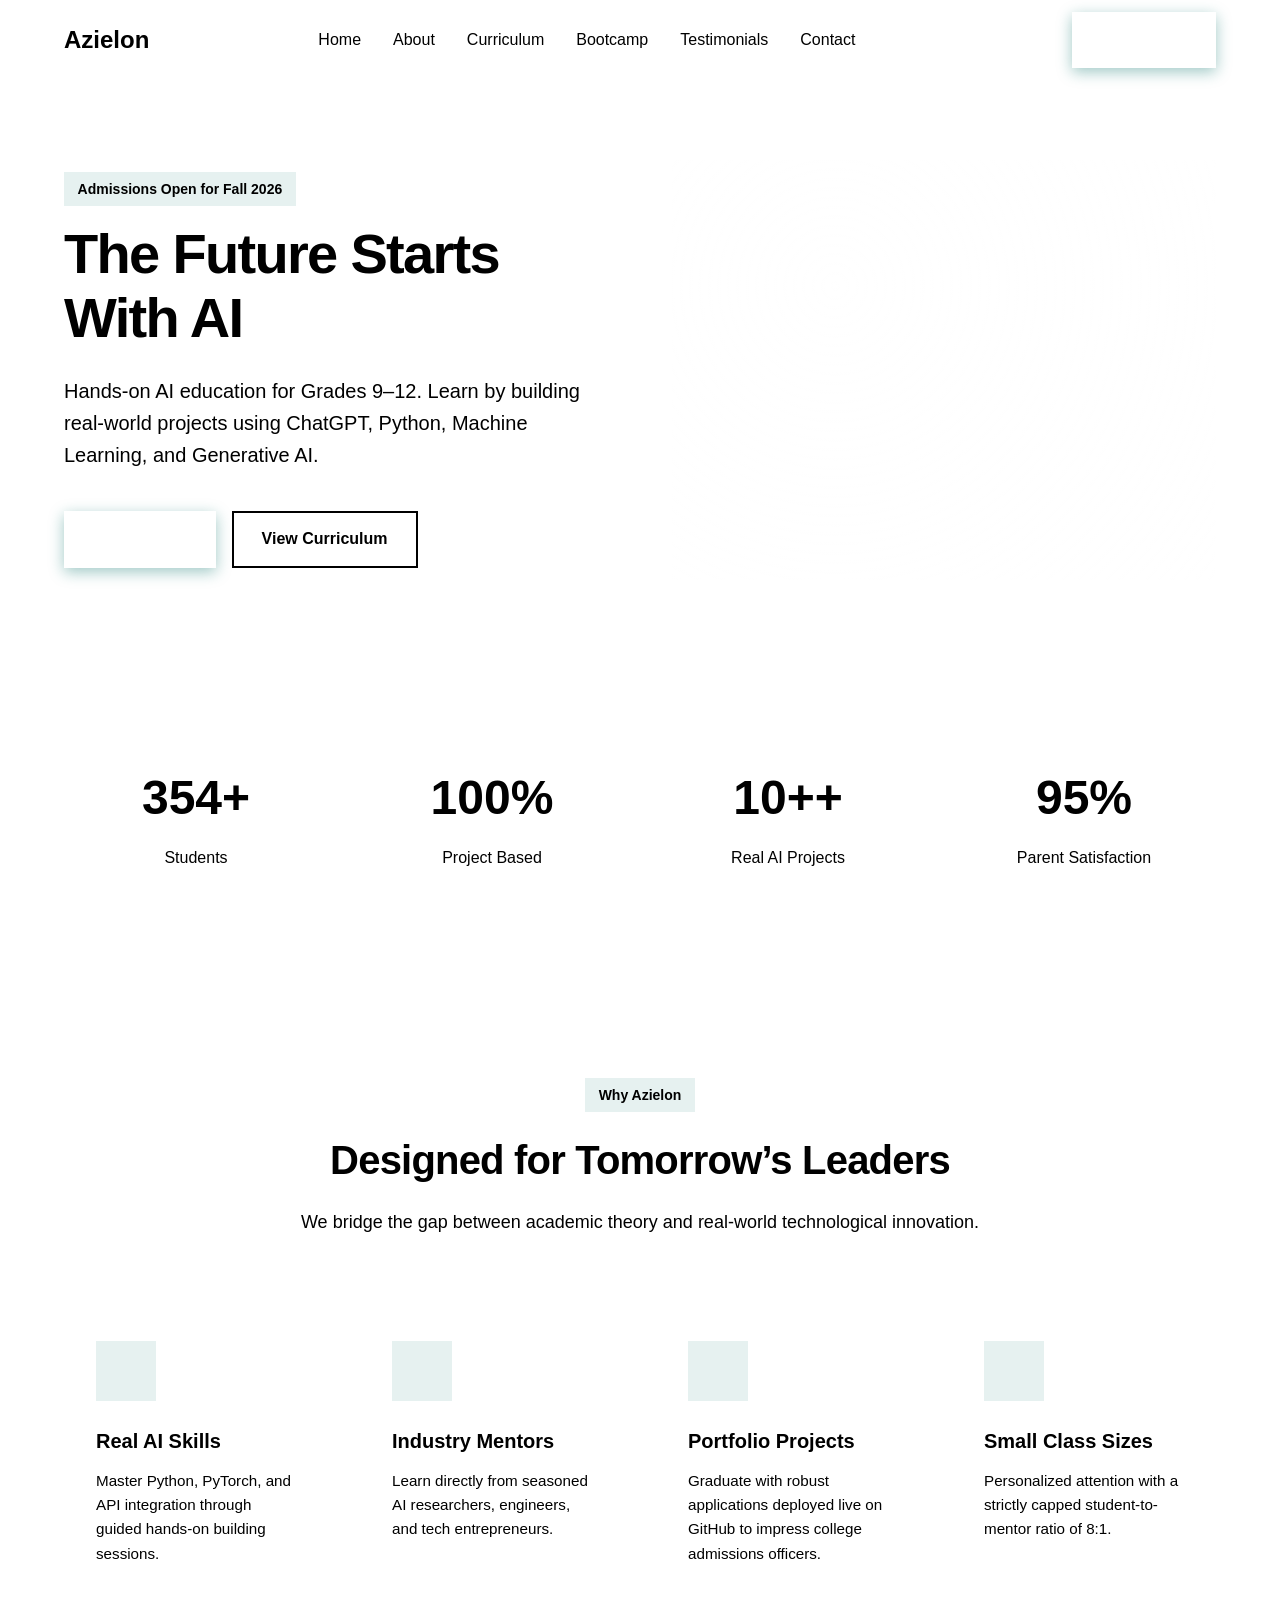
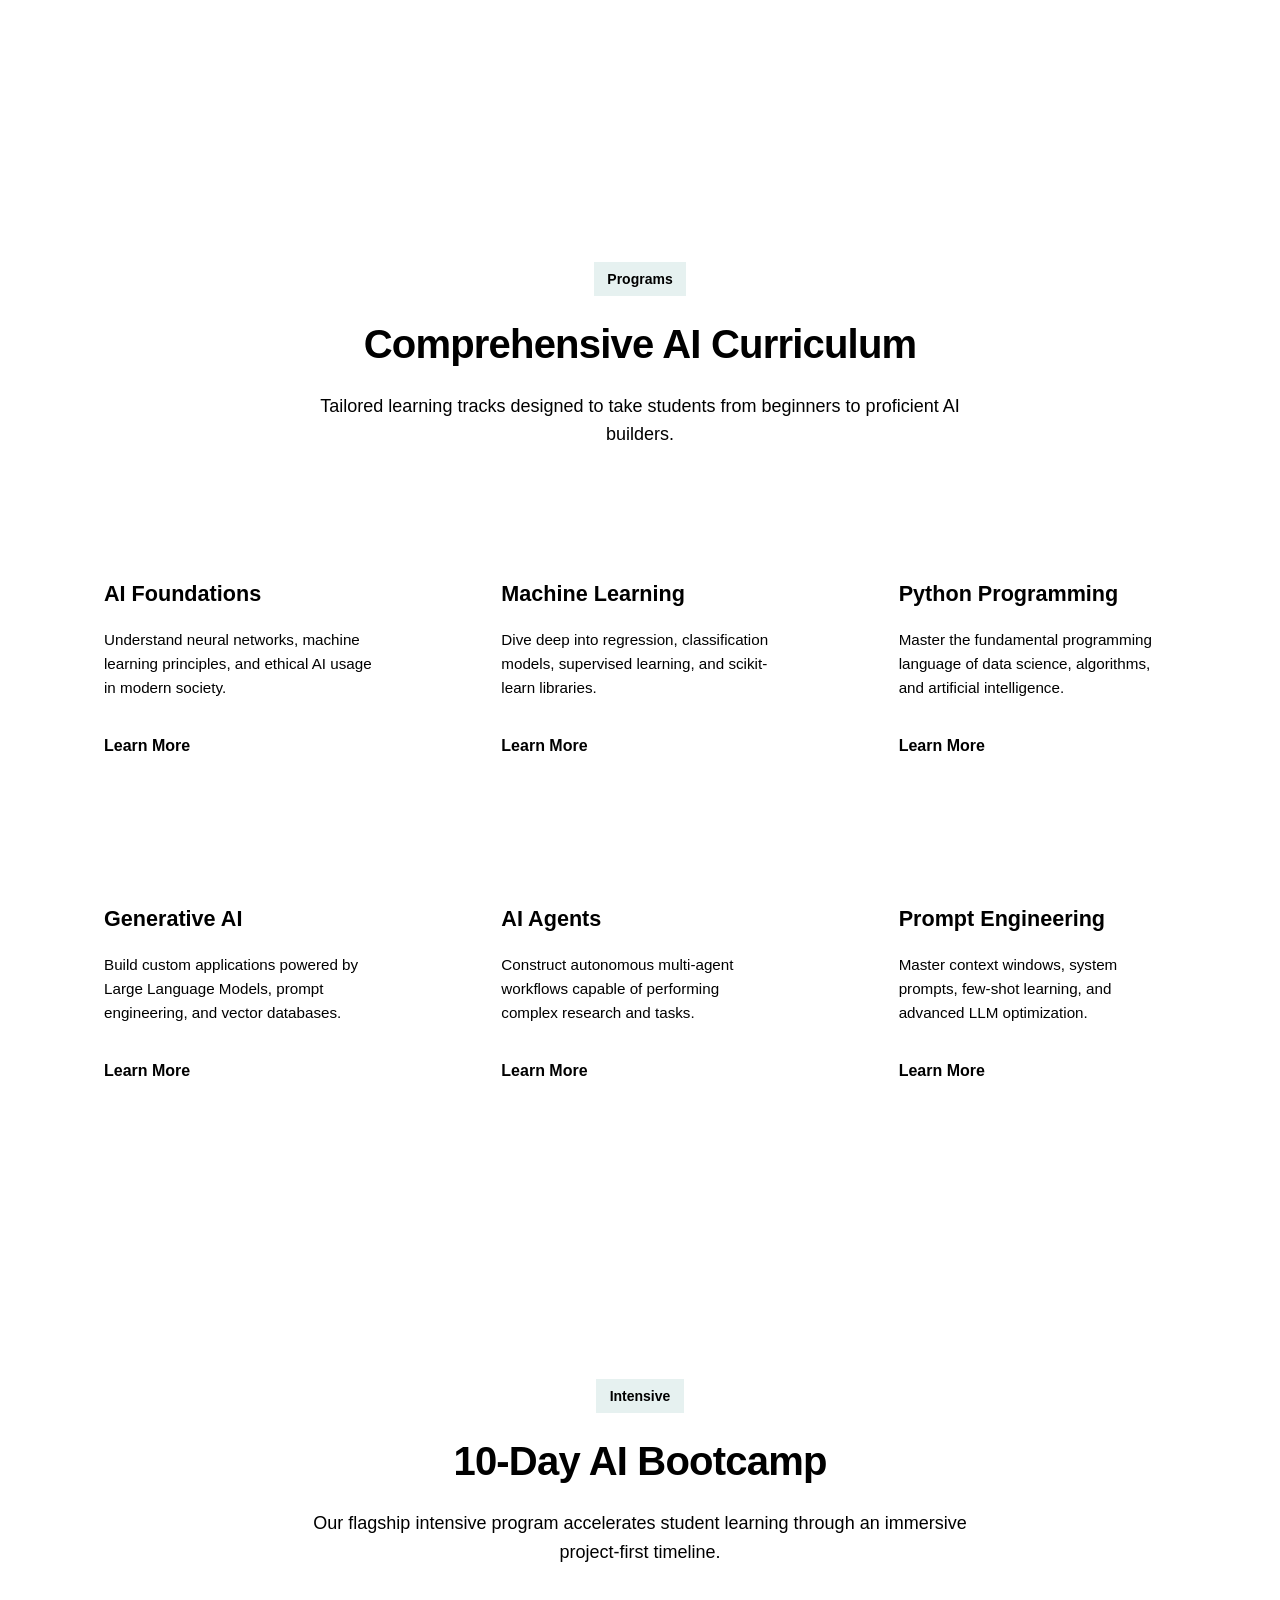
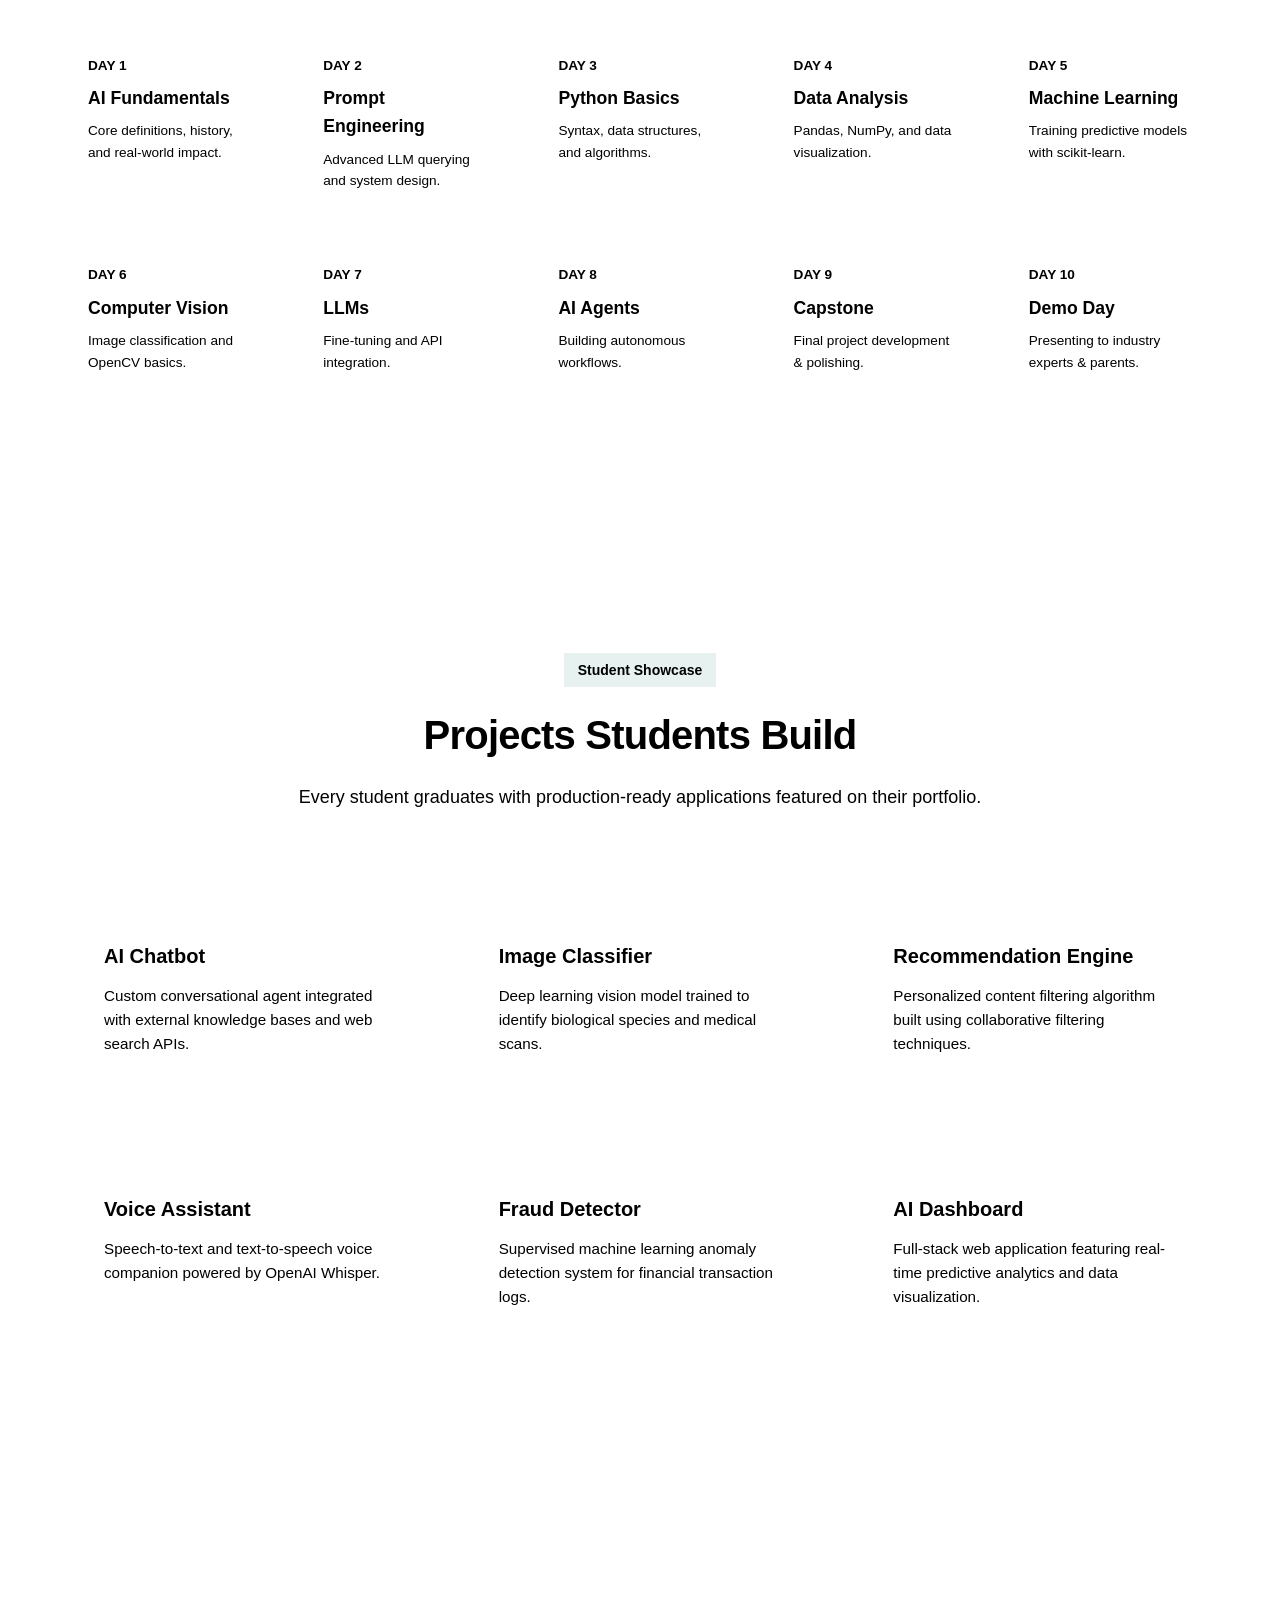
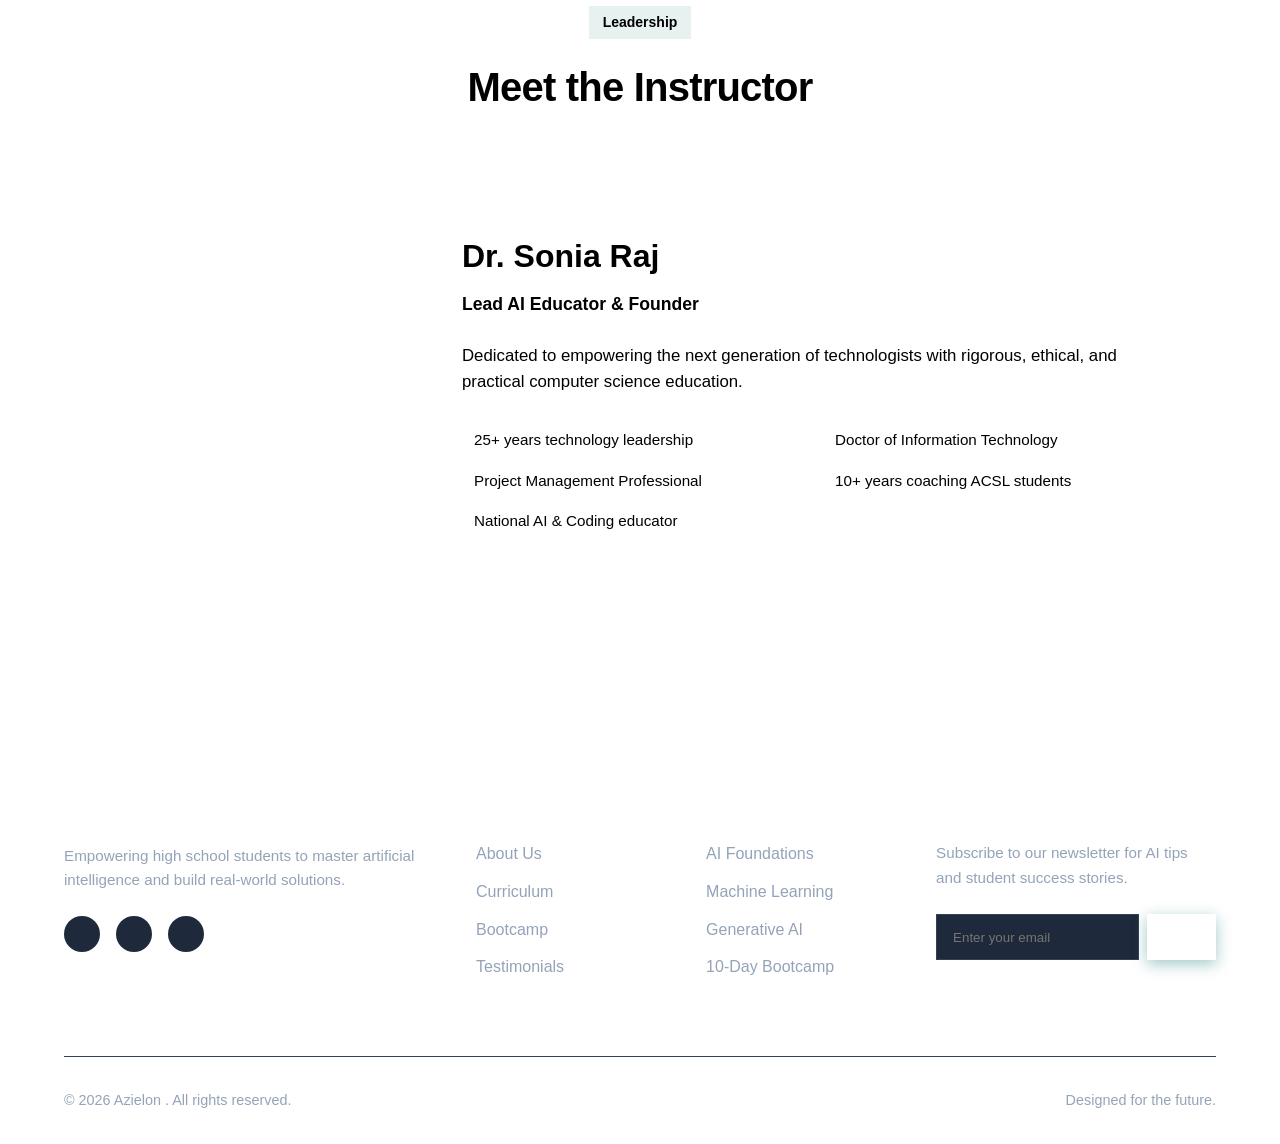
==== index.html @ 6ab057c0 "Add files via upload Initial website upload" ====
<!DOCTYPE html>
<html lang="en">
<head>
  <meta charset="UTF-8">
  <meta name="viewport" content="width=device-width, initial-scale=1.0">
  <title>Azielon  — Master AI & Build Real Projects</title>
  <meta name="description" content="Hands-on AI education for Grades 9–12. Learn by building real-world projects using ChatGPT, Python, Machine Learning, and Generative AI.">
  
  <link rel="preconnect" href="[https://fonts.googleapis.com](https://fonts.googleapis.com)">
  <link rel="preconnect" href="[https://fonts.gstatic.com](https://fonts.gstatic.com)" crossorigin>
  <link href="[https://fonts.googleapis.com/css2?family=Poppins:wght@400;500;600;700&display=swap](https://fonts.googleapis.com/css2?family=Poppins:wght@400;500;600;700&display=swap)" rel="stylesheet">
  
  <link rel="stylesheet" href="[https://cdnjs.cloudflare.com/ajax/libs/font-awesome/6.4.0/css/all.min.css](https://cdnjs.cloudflare.com/ajax/libs/font-awesome/6.4.0/css/all.min.css)">
  
  <link rel="stylesheet" href="css/styles.css">
  <link rel="stylesheet" href="css/animations.css">
  <link rel="stylesheet" href="css/responsive.css">
</head>
<body>

  <header class="glass-nav">
    <div class="container nav-container">
      <a href="index.html" class="logo">Azielon<span></span></a>
      <nav class="nav-links">
        <a href="index.html" class="active">Home</a>
        <a href="about.html">About</a>
        <a href="curriculum.html">Curriculum</a>
        <a href="bootcamp.html">Bootcamp</a>
        <a href="testimonials.html">Testimonials</a>
        <a href="contact.html">Contact</a>
      </nav>
      <div class="nav-actions">
        <button class="theme-toggle" id="theme-toggle" aria-label="Toggle dark mode"><i class="fas fa-moon"></i></button>
        <a href="bootcamp.html" class="btn btn-primary">Enroll Now</a>
        <button class="mobile-menu-btn" id="mobile-menu-btn" aria-label="Open navigation menu"><i class="fas fa-bars"></i></button>
      </div>
    </div>
  </header>

  <div class="mobile-nav-drawer" id="mobile-drawer">
    <div class="mobile-nav-header">
      <a href="index.html" class="logo">Azielon<span></span></a>
      <button class="mobile-menu-btn" id="close-menu-btn" aria-label="Close menu"><i class="fas fa-times"></i></button>
    </div>
    <div class="mobile-nav-links">
      <a href="index.html">Home</a>
      <a href="about.html">About</a>
      <a href="curriculum.html">Curriculum</a>
      <a href="bootcamp.html">Bootcamp</a>
      <a href="testimonials.html">Testimonials</a>
      <a href="contact.html">Contact</a>
    </div>
    <a href="bootcamp.html" class="btn btn-primary">Enroll Now</a>
  </div>

  <section class="hero">
    <div class="container hero-grid">
      <div class="hero-content fade-in">
        <span class="badge"><i class="fas fa-sparkles"></i> Admissions Open for Fall 2026</span>
        <h1>The Future Starts With <span>AI</span></h1>
        <p>Hands-on AI education for Grades 9–12. Learn by building real-world projects using ChatGPT, Python, Machine Learning, and Generative AI.</p>
        <div class="hero-btns">
          <a href="bootcamp.html" class="btn btn-primary">Enroll Now <i class="fas fa-arrow-right"></i></a>
          <a href="curriculum.html" class="btn btn-secondary">View Curriculum</a>
        </div>
      </div>
      <div class="hero-visual slide-up">
        <div class="hero-card-img floating">
          <i class="fas fa-brain"></i>
        </div>
      </div>
    </div>
  </section>

  <section class="stats-section">
    <div class="container stats-grid">
      <div class="stat-item scroll-reveal">
        <h3><span class="counter" data-target="500" data-plus="true">0</span>+</h3>
        <p>Students</p>
      </div>
      <div class="stat-item scroll-reveal">
        <h3>100%</h3>
        <p>Project Based</p>
      </div>
      <div class="stat-item scroll-reveal">
        <h3><span class="counter" data-target="10" data-plus="true">0</span>+</h3>
        <p>Real AI Projects</p>
      </div>
      <div class="stat-item scroll-reveal">
        <h3><span class="counter" data-target="95">0</span>%</h3>
        <p>Parent Satisfaction</p>
      </div>
    </div>
  </section>

  <section class="features-section">
    <div class="container">
      <div class="section-header scroll-reveal">
        <span class="badge">Why Azielon</span>
        <h2>Designed for Tomorrow’s Leaders</h2>
        <p>We bridge the gap between academic theory and real-world technological innovation.</p>
      </div>
      <div class="features-grid">
        <div class="feature-card scroll-reveal">
          <div class="feature-icon"><i class="fas fa-code"></i></div>
          <h3>Real AI Skills</h3>
          <p>Master Python, PyTorch, and API integration through guided hands-on building sessions.</p>
        </div>
        <div class="feature-card scroll-reveal">
          <div class="feature-icon"><i class="fas fa-chalkboard-teacher"></i></div>
          <h3>Industry Mentors</h3>
          <p>Learn directly from seasoned AI researchers, engineers, and tech entrepreneurs.</p>
        </div>
        <div class="feature-card scroll-reveal">
          <div class="feature-icon"><i class="fas fa-laptop-code"></i></div>
          <h3>Portfolio Projects</h3>
          <p>Graduate with robust applications deployed live on GitHub to impress college admissions officers.</p>
        </div>
        <div class="feature-card scroll-reveal">
          <div class="feature-icon"><i class="fas fa-users"></i></div>
          <h3>Small Class Sizes</h3>
          <p>Personalized attention with a strictly capped student-to-mentor ratio of 8:1.</p>
        </div>
      </div>
    </div>
  </section>

  <section class="programs-section">
    <div class="container">
      <div class="section-header scroll-reveal">
        <span class="badge">Programs</span>
        <h2>Comprehensive AI Curriculum</h2>
        <p>Tailored learning tracks designed to take students from beginners to proficient AI builders.</p>
      </div>
      <div class="programs-grid">
        <div class="program-card scroll-reveal">
          <div>
            <div class="program-icon"><i class="fas fa-seedling"></i></div>
            <h3>AI Foundations</h3>
            <p>Understand neural networks, machine learning principles, and ethical AI usage in modern society.</p>
          </div>
          <a href="curriculum.html" class="program-link">Learn More <i class="fas fa-arrow-right"></i></a>
        </div>
        <div class="program-card scroll-reveal">
          <div>
            <div class="program-icon"><i class="fas fa-robot"></i></div>
            <h3>Machine Learning</h3>
            <p>Dive deep into regression, classification models, supervised learning, and scikit-learn libraries.</p>
          </div>
          <a href="curriculum.html" class="program-link">Learn More <i class="fas fa-arrow-right"></i></a>
        </div>
        <div class="program-card scroll-reveal">
          <div>
            <div class="program-icon"><i class="fas fa-terminal"></i></div>
            <h3>Python Programming</h3>
            <p>Master the fundamental programming language of data science, algorithms, and artificial intelligence.</p>
          </div>
          <a href="curriculum.html" class="program-link">Learn More <i class="fas fa-arrow-right"></i></a>
        </div>
        <div class="program-card scroll-reveal">
          <div>
            <div class="program-icon"><i class="fas fa-wand-magic-sparkles"></i></div>
            <h3>Generative AI</h3>
            <p>Build custom applications powered by Large Language Models, prompt engineering, and vector databases.</p>
          </div>
          <a href="curriculum.html" class="program-link">Learn More <i class="fas fa-arrow-right"></i></a>
        </div>
        <div class="program-card scroll-reveal">
          <div>
            <div class="program-icon"><i class="fas fa-network-wired"></i></div>
            <h3>AI Agents</h3>
            <p>Construct autonomous multi-agent workflows capable of performing complex research and tasks.</p>
          </div>
          <a href="curriculum.html" class="program-link">Learn More <i class="fas fa-arrow-right"></i></a>
        </div>
        <div class="program-card scroll-reveal">
          <div>
            <div class="program-icon"><i class="fas fa-comments"></i></div>
            <h3>Prompt Engineering</h3>
            <p>Master context windows, system prompts, few-shot learning, and advanced LLM optimization.</p>
          </div>
          <a href="curriculum.html" class="program-link">Learn More <i class="fas fa-arrow-right"></i></a>
        </div>
      </div>
    </div>
  </section>

  <section class="bootcamp-preview">
    <div class="container">
      <div class="section-header scroll-reveal">
        <span class="badge">Intensive</span>
        <h2>10-Day AI Bootcamp</h2>
        <p>Our flagship intensive program accelerates student learning through an immersive project-first timeline.</p>
      </div>
      <div class="timeline-container scroll-reveal">
        <div class="timeline-step">
          <span class="timeline-day">Day 1</span>
          <h4>AI Fundamentals</h4>
          <p>Core definitions, history, and real-world impact.</p>
        </div>
        <div class="timeline-step">
          <span class="timeline-day">Day 2</span>
          <h4>Prompt Engineering</h4>
          <p>Advanced LLM querying and system design.</p>
        </div>
        <div class="timeline-step">
          <span class="timeline-day">Day 3</span>
          <h4>Python Basics</h4>
          <p>Syntax, data structures, and algorithms.</p>
        </div>
        <div class="timeline-step">
          <span class="timeline-day">Day 4</span>
          <h4>Data Analysis</h4>
          <p>Pandas, NumPy, and data visualization.</p>
        </div>
        <div class="timeline-step">
          <span class="timeline-day">Day 5</span>
          <h4>Machine Learning</h4>
          <p>Training predictive models with scikit-learn.</p>
        </div>
        <div class="timeline-step">
          <span class="timeline-day">Day 6</span>
          <h4>Computer Vision</h4>
          <p>Image classification and OpenCV basics.</p>
        </div>
        <div class="timeline-step">
          <span class="timeline-day">Day 7</span>
          <h4>LLMs</h4>
          <p>Fine-tuning and API integration.</p>
        </div>
        <div class="timeline-step">
          <span class="timeline-day">Day 8</span>
          <h4>AI Agents</h4>
          <p>Building autonomous workflows.</p>
        </div>
        <div class="timeline-step">
          <span class="timeline-day">Day 9</span>
          <h4>Capstone</h4>
          <p>Final project development & polishing.</p>
        </div>
        <div class="timeline-step">
          <span class="timeline-day">Day 10</span>
          <h4>Demo Day</h4>
          <p>Presenting to industry experts & parents.</p>
        </div>
      </div>
    </div>
  </section>

  <section class="projects-section">
    <div class="container">
      <div class="section-header scroll-reveal">
        <span class="badge">Student Showcase</span>
        <h2>Projects Students Build</h2>
        <p>Every student graduates with production-ready applications featured on their portfolio.</p>
      </div>
      <div class="projects-grid">
        <div class="project-card scroll-reveal">
          <div class="project-icon"><i class="fas fa-comment-dots"></i></div>
          <h3>AI Chatbot</h3>
          <p>Custom conversational agent integrated with external knowledge bases and web search APIs.</p>
        </div>
        <div class="project-card scroll-reveal">
          <div class="project-icon"><i class="fas fa-image"></i></div>
          <h3>Image Classifier</h3>
          <p>Deep learning vision model trained to identify biological species and medical scans.</p>
        </div>
        <div class="project-card scroll-reveal">
          <div class="project-icon"><i class="fas fa-film"></i></div>
          <h3>Recommendation Engine</h3>
          <p>Personalized content filtering algorithm built using collaborative filtering techniques.</p>
        </div>
        <div class="project-card scroll-reveal">
          <div class="project-icon"><i class="fas fa-microphone"></i></div>
          <h3>Voice Assistant</h3>
          <p>Speech-to-text and text-to-speech voice companion powered by OpenAI Whisper.</p>
        </div>
        <div class="project-card scroll-reveal">
          <div class="project-icon"><i class="fas fa-shield-alt"></i></div>
          <h3>Fraud Detector</h3>
          <p>Supervised machine learning anomaly detection system for financial transaction logs.</p>
        </div>
        <div class="project-card scroll-reveal">
          <div class="project-icon"><i class="fas fa-chart-line"></i></div>
          <h3>AI Dashboard</h3>
          <p>Full-stack web application featuring real-time predictive analytics and data visualization.</p>
        </div>
      </div>
    </div>
  </section>

  <section class="instructor-section">
    <div class="container">
      <div class="section-header scroll-reveal">
        <span class="badge">Leadership</span>
        <h2>Meet the Instructor</h2>
      </div>
      <div class="instructor-card scroll-reveal">
        <div class="instructor-img-placeholder">
          <i class="fas fa-user-graduate"></i>
        </div>
        <div class="instructor-content">
          <h3>Dr. Sonia Raj</h3>
          <div class="instructor-role">Lead AI Educator & Founder</div>
          <p class="instructor-bio">Dedicated to empowering the next generation of technologists with rigorous, ethical, and practical computer science education.</p>
          <div class="credentials-list">
            <div class="credential-item"><i class="fas fa-check-circle"></i> 25+ years technology leadership</div>
            <div class="credential-item"><i class="fas fa-check-circle"></i> Doctor of Information Technology</div>
            <div class="credential-item"><i class="fas fa-check-circle"></i> Project Management Professional</div>
            <div class="credential-item"><i class="fas fa-check-circle"></i> 10+ years coaching ACSL students</div>
            <div class="credential-item"><i class="fas fa-check-circle"></i> National AI & Coding educator</div>
          </div>
        </div>
      </div>
    </div>
  </section>

  <footer class="footer">
    <div class="container">
      <div class="footer-grid">
        <div class="footer-col">
          <a href="index.html" class="logo" style="color: #fff; margin-bottom: 1rem; display:inline-block;">Azielon<span></span></a>
          <p>Empowering high school students to master artificial intelligence and build real-world solutions.</p>
          <div class="social-icons">
            <a href="#" aria-label="Github"><i class="fab fa-github"></i></a>
            <a href="#" aria-label="LinkedIn"><i class="fab fa-linkedin-in"></i></a>
            <a href="#" aria-label="Twitter"><i class="fab fa-twitter"></i></a>
          </div>
        </div>
        <div class="footer-col">
          <h4>Quick Links</h4>
          <ul class="footer-links">
            <li><a href="about.html">About Us</a></li>
            <li><a href="curriculum.html">Curriculum</a></li>
            <li><a href="bootcamp.html">Bootcamp</a></li>
            <li><a href="testimonials.html">Testimonials</a></li>
          </ul>
        </div>
        <div class="footer-col">
          <h4>Programs</h4>
          <ul class="footer-links">
            <li><a href="curriculum.html">AI Foundations</a></li>
            <li><a href="curriculum.html">Machine Learning</a></li>
            <li><a href="curriculum.html">Generative AI</a></li>
            <li><a href="bootcamp.html">10-Day Bootcamp</a></li>
          </ul>
        </div>
        <div class="footer-col">
          <h4>Stay Updated</h4>
          <p>Subscribe to our newsletter for AI tips and student success stories.</p>
          <div class="newsletter-form">
            <input type="email" placeholder="Enter your email" aria-label="Email for newsletter">
            <button class="btn btn-primary" style="padding: 0.75rem 1rem;">Join</button>
          </div>
        </div>
      </div>
      <div class="footer-bottom">
        <p>&copy; 2026 Azielon . All rights reserved.</p>
        <p>Designed for the future.</p>
      </div>
    </div>
  </footer>

  <button class="back-to-top" id="back-to-top" aria-label="Back to top"><i class="fas fa-arrow-up"></i></button>
  <button class="chat-widget-btn" id="chat-widget-btn" aria-label="Open live chat"><i class="fas fa-comment-dots"></i></button>

  <div class="chat-modal" id="chat-modal">
    <div class="chat-header">
      <span>Azielon AI Advisor</span>
      <button id="close-chat" aria-label="Close chat"><i class="fas fa-times"></i></button>
    </div>
    <div class="chat-body" id="chat-body">
      <div class="chat-msg bot">Hi there! Have questions about our AI bootcamps or curriculum for Grades 9–12? Ask away!</div>
    </div>
    <div class="chat-footer">
      <input type="text" id="chat-input" placeholder="Type a message..." aria-label="Chat message">
      <button id="chat-send">Send</button>
    </div>
  </div>

  <script src="js/main.js"></script>
  <script src="js/animations.js"></script>
</body>
</html>
---- css/styles.css ----
---

## `css/styles.css`

```css
:root {
  --primary: #0F766E;
  --primary-hover: #0D645D;
  --secondary: #14B8A6;
  --accent: #F59E0B;
  --dark: #0F172A;
  --light: #F8FAFC;
  --bg-main: #FFFFFF;
  --bg-surface: #F8FAFC;
  --bg-card: #FFFFFF;
  --text-main: #0F172A;
  --text-muted: #64748B;
  --border-color: #E2E8F0;
  --glass-bg: rgba(255, 255, 255, 0.8);
  --shadow-sm: 0 1px 2px 0 rgba(0, 0, 0, 0.05);
  --shadow-md: 0 4px 6px -1px rgba(0, 0, 0, 0.1), 0 2px 4px -1px rgba(0, 0, 0, 0.06);
  --shadow-lg: 0 20px 25px -5px rgba(0, 0, 0, 0.1), 0 10px 10px -5px rgba(0, 0, 0, 0.04);
  --radius-sm: 8px;
  --radius-md: 12px;
  --radius-lg: 20px;
  --radius-full: 9999px;
  --transition: all 0.3s cubic-bezier(0.4, 0, 0.2, 1);
}

[data-theme="dark"] {
  --bg-main: #0B0F19;
  --bg-surface: #0F172A;
  --bg-card: #1E293B;
  --text-main: #F8FAFC;
  --text-muted: #94A3B8;
  --border-color: #334155;
  --glass-bg: rgba(15, 23, 42, 0.8);
  --shadow-sm: 0 1px 2px 0 rgba(0, 0, 0, 0.5);
  --shadow-md: 0 4px 6px -1px rgba(0, 0, 0, 0.4);
  --shadow-lg: 0 20px 25px -5px rgba(0, 0, 0, 0.5);
}

*, *::before, *::after {
  box-sizing: border-box;
  margin: 0;
  padding: 0;
}

html {
  scroll-behavior: smooth;
  font-size: 16px;
}

body {
  font-family: 'Poppins', sans-serif;
  background-color: var(--bg-main);
  color: var(--text-main);
  line-height: 1.6;
  overflow-x: hidden;
  transition: background-color 0.3s ease, color 0.3s ease;
}

a {
  text-decoration: none;
  color: inherit;
}

ul {
  list-style: none;
}

button, input, textarea, select {
  font-family: 'Poppins', sans-serif;
}

.container {
  width: 100%;
  max-width: 1200px;
  margin: 0 auto;
  padding: 0 1.5rem;
}

.section-header {
  text-align: center;
  max-width: 700px;
  margin: 0 auto 4rem auto;
}

.section-header h2 {
  font-size: 2.5rem;
  font-weight: 700;
  margin-bottom: 1rem;
  letter-spacing: -0.02em;
}

.section-header p {
  color: var(--text-muted);
  font-size: 1.125rem;
}

.badge {
  display: inline-block;
  padding: 0.35rem 0.85rem;
  font-size: 0.875rem;
  font-weight: 600;
  color: var(--primary);
  background: rgba(15, 118, 110, 0.1);
  border-radius: var(--radius-full);
  margin-bottom: 1rem;
}

.btn {
  display: inline-flex;
  align-items: center;
  justify-content: center;
  gap: 0.5rem;
  padding: 0.85rem 1.75rem;
  font-size: 1rem;
  font-weight: 600;
  border-radius: var(--radius-full);
  cursor: pointer;
  transition: var(--transition);
  border: 2px solid transparent;
}

.btn-primary {
  background-color: var(--primary);
  color: #FFFFFF;
  box-shadow: 0 4px 14px rgba(15, 118, 110, 0.4);
}

.btn-primary:hover {
  background-color: var(--primary-hover);
  transform: translateY(-2px);
  box-shadow: 0 6px 20px rgba(15, 118, 110, 0.6);
}

.btn-secondary {
  background-color: transparent;
  color: var(--text-main);
  border-color: var(--border-color);
}

.btn-secondary:hover {
  border-color: var(--primary);
  color: var(--primary);
  transform: translateY(-2px);
}

.btn-accent {
  background-color: var(--accent);
  color: #0F172A;
  font-weight: 700;
}

.btn-accent:hover {
  filter: brightness(1.1);
  transform: translateY(-2px);
}

.glass-nav {
  position: fixed;
  top: 0;
  left: 0;
  width: 100%;
  z-index: 1000;
  background: var(--glass-bg);
  backdrop-filter: blur(12px);
  -webkit-backdrop-filter: blur(12px);
  border-bottom: 1px solid var(--border-color);
  transition: var(--transition);
}

.nav-container {
  display: flex;
  align-items: center;
  justify-content: space-between;
  height: 80px;
}

.logo {
  display: flex;
  align-items: center;
  gap: 0.5rem;
  font-size: 1.5rem;
  font-weight: 700;
  color: var(--text-main);
}

.logo span {
  color: var(--primary);
}

.nav-links {
  display: flex;
  align-items: center;
  gap: 2rem;
}

.nav-links a {
  font-weight: 500;
  color: var(--text-muted);
  transition: var(--transition);
}

.nav-links a:hover, .nav-links a.active {
  color: var(--primary);
}

.nav-actions {
  display: flex;
  align-items: center;
  gap: 1rem;
}

.theme-toggle {
  background: none;
  border: 1px solid var(--border-color);
  width: 40px;
  height: 40px;
  border-radius: 50%;
  display: flex;
  align-items: center;
  justify-content: center;
  cursor: pointer;
  color: var(--text-main);
  transition: var(--transition);
}

.theme-toggle:hover {
  border-color: var(--primary);
  color: var(--primary);
}

.mobile-menu-btn {
  display: none;
  background: none;
  border: none;
  font-size: 1.5rem;
  color: var(--text-main);
  cursor: pointer;
}

.hero {
  padding: 160px 0 100px 0;
  position: relative;
  overflow: hidden;
}

.hero-grid {
  display: grid;
  grid-template-columns: 1fr 1fr;
  gap: 4rem;
  align-items: center;
}

.hero-content h1 {
  font-size: 3.5rem;
  font-weight: 700;
  line-height: 1.15;
  letter-spacing: -0.03em;
  margin-bottom: 1.5rem;
}

.hero-content h1 span {
  color: var(--primary);
}

.hero-content p {
  font-size: 1.25rem;
  color: var(--text-muted);
  margin-bottom: 2.5rem;
}

.hero-btns {
  display: flex;
  gap: 1rem;
}

.hero-visual {
  position: relative;
}

.hero-card-img {
  width: 100%;
  height: 420px;
  background: linear-gradient(135deg, var(--primary), var(--secondary));
  border-radius: var(--radius-lg);
  display: flex;
  align-items: center;
  justify-content: center;
  color: #FFFFFF;
  font-size: 5rem;
  box-shadow: var(--shadow-lg);
  position: relative;
  overflow: hidden;
}

.hero-card-img::after {
  content: '';
  position: absolute;
  inset: 0;
  background: radial-gradient(circle at 30% 30%, rgba(255,255,255,0.2), transparent);
}

.stats-section {
  padding: 5rem 0;
  background-color: var(--bg-surface);
  border-top: 1px solid var(--border-color);
  border-bottom: 1px solid var(--border-color);
}

.stats-grid {
  display: grid;
  grid-template-columns: repeat(4, 1fr);
  gap: 2rem;
  text-align: center;
}

.stat-item h3 {
  font-size: 3rem;
  font-weight: 700;
  color: var(--primary);
  margin-bottom: 0.5rem;
}

.stat-item p {
  font-weight: 500;
  color: var(--text-muted);
}

.features-section {
  padding: 8rem 0;
}

.features-grid {
  display: grid;
  grid-template-columns: repeat(4, 1fr);
  gap: 2rem;
}

.feature-card {
  background: var(--bg-card);
  padding: 2.5rem 2rem;
  border-radius: var(--radius-md);
  border: 1px solid var(--border-color);
  box-shadow: var(--shadow-sm);
  transition: var(--transition);
}

.feature-card:hover {
  transform: translateY(-8px);
  border-color: var(--primary);
  box-shadow: var(--shadow-md);
}

.feature-icon {
  width: 60px;
  height: 60px;
  background: rgba(15, 118, 110, 0.1);
  color: var(--primary);
  border-radius: var(--radius-sm);
  display: flex;
  align-items: center;
  justify-content: center;
  font-size: 1.5rem;
  margin-bottom: 1.5rem;
}

.feature-card h3 {
  font-size: 1.25rem;
  font-weight: 600;
  margin-bottom: 0.75rem;
}

.feature-card p {
  color: var(--text-muted);
  font-size: 0.95rem;
}

.programs-section {
  padding: 8rem 0;
  background-color: var(--bg-surface);
}

.programs-grid {
  display: grid;
  grid-template-columns: repeat(3, 1fr);
  gap: 2.5rem;
}

.program-card {
  background: var(--bg-card);
  border-radius: var(--radius-md);
  border: 1px solid var(--border-color);
  padding: 2.5rem;
  display: flex;
  flex-direction: column;
  justify-content: space-between;
  transition: var(--transition);
  box-shadow: var(--shadow-sm);
}

.program-card:hover {
  transform: translateY(-5px);
  box-shadow: var(--shadow-lg);
  border-color: var(--secondary);
}

.program-icon {
  font-size: 2.5rem;
  color: var(--primary);
  margin-bottom: 1.5rem;
}

.program-card h3 {
  font-size: 1.35rem;
  font-weight: 600;
  margin-bottom: 1rem;
}

.program-card p {
  color: var(--text-muted);
  font-size: 0.95rem;
  margin-bottom: 2rem;
}

.program-link {
  font-weight: 600;
  color: var(--primary);
  display: inline-flex;
  align-items: center;
  gap: 0.5rem;
  transition: var(--transition);
}

.program-link:hover {
  gap: 0.75rem;
}

.bootcamp-preview {
  padding: 8rem 0;
}

.timeline-container {
  display: grid;
  grid-template-columns: repeat(5, 1fr);
  gap: 1.5rem;
  margin-top: 3rem;
}

.timeline-step {
  background: var(--bg-card);
  border: 1px solid var(--border-color);
  border-radius: var(--radius-md);
  padding: 1.5rem;
  position: relative;
  box-shadow: var(--shadow-sm);
  transition: var(--transition);
}

.timeline-step:hover {
  border-color: var(--primary);
  transform: translateY(-5px);
}

.timeline-day {
  font-size: 0.85rem;
  font-weight: 700;
  color: var(--accent);
  text-transform: uppercase;
  margin-bottom: 0.5rem;
  display: block;
}

.timeline-step h4 {
  font-size: 1.1rem;
  font-weight: 600;
  margin-bottom: 0.5rem;
}

.timeline-step p {
  font-size: 0.85rem;
  color: var(--text-muted);
}

.projects-section {
  padding: 8rem 0;
  background-color: var(--bg-surface);
}

.projects-grid {
  display: grid;
  grid-template-columns: repeat(3, 1fr);
  gap: 2rem;
}

.project-card {
  background: var(--bg-card);
  border-radius: var(--radius-md);
  border: 1px solid var(--border-color);
  overflow: hidden;
  transition: var(--transition);
  box-shadow: var(--shadow-sm);
  padding: 2.5rem;
}

.project-card:hover {
  transform: scale(1.03);
  box-shadow: var(--shadow-lg);
  border-color: var(--primary);
}

.project-icon {
  font-size: 2.5rem;
  color: var(--primary);
  margin-bottom: 1.5rem;
}

.project-card h3 {
  font-size: 1.25rem;
  font-weight: 600;
  margin-bottom: 0.75rem;
}

.project-card p {
  color: var(--text-muted);
  font-size: 0.95rem;
}

.instructor-section {
  padding: 8rem 0;
}

.instructor-card {
  background: var(--bg-card);
  border: 1px solid var(--border-color);
  border-radius: var(--radius-lg);
  display: grid;
  grid-template-columns: 350px 1fr;
  overflow: hidden;
  box-shadow: var(--shadow-md);
}

.instructor-img-placeholder {
  background: linear-gradient(135deg, var(--primary), var(--dark));
  display: flex;
  align-items: center;
  justify-content: center;
  color: #FFFFFF;
  font-size: 6rem;
}

.instructor-content {
  padding: 3rem;
}

.instructor-content h3 {
  font-size: 2rem;
  font-weight: 700;
  margin-bottom: 0.5rem;
}

.instructor-role {
  color: var(--primary);
  font-weight: 600;
  margin-bottom: 1.5rem;
  font-size: 1.1rem;
}

.instructor-bio {
  color: var(--text-muted);
  margin-bottom: 2rem;
  font-size: 1.05rem;
}

.credentials-list {
  display: grid;
  grid-template-columns: 1fr 1fr;
  gap: 1rem;
}

.credential-item {
  display: flex;
  align-items: center;
  gap: 0.75rem;
  font-weight: 500;
  font-size: 0.95rem;
}

.credential-item i {
  color: var(--secondary);
}

.testimonials-section {
  padding: 8rem 0;
  background-color: var(--bg-surface);
}

.testimonials-slider {
  max-width: 800px;
  margin: 0 auto;
  position: relative;
}

.testimonial-card {
  background: var(--bg-card);
  border: 1px solid var(--border-color);
  padding: 3rem;
  border-radius: var(--radius-lg);
  box-shadow: var(--shadow-md);
  text-align: center;
}

.testimonial-stars {
  color: var(--accent);
  font-size: 1.25rem;
  margin-bottom: 1.5rem;
}

.testimonial-text {
  font-size: 1.25rem;
  font-style: italic;
  margin-bottom: 2rem;
  color: var(--text-main);
  line-height: 1.6;
}

.testimonial-author h4 {
  font-weight: 600;
  font-size: 1.1rem;
}

.testimonial-author p {
  color: var(--text-muted);
  font-size: 0.9rem;
}

.footer {
  background-color: var(--dark);
  color: #FFFFFF;
  padding: 5rem 0 2rem 0;
}

.footer-grid {
  display: grid;
  grid-template-columns: 2fr 1fr 1fr 1.5fr;
  gap: 3rem;
  margin-bottom: 4rem;
}

.footer-col h4 {
  font-size: 1.1rem;
  font-weight: 600;
  margin-bottom: 1.5rem;
  color: #FFFFFF;
}

.footer-col p {
  color: #94A3B8;
  margin-bottom: 1.5rem;
  font-size: 0.95rem;
}

.footer-links li {
  margin-bottom: 0.75rem;
}

.footer-links a {
  color: #94A3B8;
  transition: var(--transition);
}

.footer-links a:hover {
  color: var(--secondary);
}

.newsletter-form {
  display: flex;
  gap: 0.5rem;
}

.newsletter-form input {
  background: #1E293B;
  border: 1px solid #334155;
  padding: 0.75rem 1rem;
  border-radius: var(--radius-sm);
  color: #FFFFFF;
  flex: 1;
}

.newsletter-form input:focus {
  outline: none;
  border-color: var(--secondary);
}

.footer-bottom {
  border-top: 1px solid #334155;
  padding-top: 2rem;
  display: flex;
  justify-content: space-between;
  align-items: center;
  color: #94A3B8;
  font-size: 0.9rem;
}

.social-icons {
  display: flex;
  gap: 1rem;
}

.social-icons a {
  width: 36px;
  height: 36px;
  background: #1E293B;
  border-radius: 50%;
  display: flex;
  align-items: center;
  justify-content: center;
  color: #FFFFFF;
  transition: var(--transition);
}

.social-icons a:hover {
  background: var(--primary);
  transform: translateY(-2px);
}

.back-to-top {
  position: fixed;
  bottom: 30px;
  right: 30px;
  width: 45px;
  height: 45px;
  background: var(--primary);
  color: #FFFFFF;
  border-radius: 50%;
  display: flex;
  align-items: center;
  justify-content: center;
  box-shadow: var(--shadow-md);
  cursor: pointer;
  opacity: 0;
  visibility: hidden;
  transition: var(--transition);
  z-index: 999;
  border: none;
}

.back-to-top.visible {
  opacity: 1;
  visibility: visible;
}

.back-to-top:hover {
  background: var(--primary-hover);
  transform: translateY(-3px);
}

.chat-widget-btn {
  position: fixed;
  bottom: 30px;
  left: 30px;
  width: 55px;
  height: 55px;
  background: var(--secondary);
  color: #0F172A;
  border-radius: 50%;
  display: flex;
  align-items: center;
  justify-content: center;
  font-size: 1.5rem;
  box-shadow: var(--shadow-lg);
  cursor: pointer;
  z-index: 999;
  border: none;
  transition: var(--transition);
}

.chat-widget-btn:hover {
  transform: scale(1.1);
}

.chat-modal {
  position: fixed;
  bottom: 100px;
  left: 30px;
  width: 350px;
  height: 450px;
  background: var(--bg-card);
  border: 1px solid var(--border-color);
  border-radius: var(--radius-lg);
  box-shadow: var(--shadow-lg);
  z-index: 1000;
  display: none;
  flex-direction: column;
  overflow: hidden;
}

.chat-modal.active {
  display: flex;
}

.chat-header {
  background: var(--primary);
  color: #FFFFFF;
  padding: 1rem;
  display: flex;
  justify-content: space-between;
  align-items: center;
  font-weight: 600;
}

.chat-header button {
  background: none;
  border: none;
  color: #FFFFFF;
  font-size: 1.25rem;
  cursor: pointer;
}

.chat-body {
  flex: 1;
  padding: 1rem;
  overflow-y: auto;
  font-size: 0.9rem;
  display: flex;
  flex-direction: column;
  gap: 0.75rem;
}

.chat-msg {
  padding: 0.75rem 1rem;
  border-radius: var(--radius-md);
  max-width: 80%;
}

.chat-msg.bot {
  background: var(--bg-surface);
  align-self: flex-start;
  color: var(--text-main);
}

.chat-msg.user {
  background: var(--primary);
  color: #FFFFFF;
  align-self: flex-end;
}

.chat-footer {
  padding: 0.75rem;
  border-top: 1px solid var(--border-color);
  display: flex;
  gap: 0.5rem;
}

.chat-footer input {
  flex: 1;
  padding: 0.5rem 0.75rem;
  border: 1px solid var(--border-color);
  background: var(--bg-main);
  color: var(--text-main);
  border-radius: var(--radius-sm);
}

.chat-footer button {
  background: var(--primary);
  color: #FFFFFF;
  border: none;
  padding: 0.5rem 1rem;
  border-radius: var(--radius-sm);
  cursor: pointer;
}
css/animations.css
CSS
@keyframes fadeIn {
  from { opacity: 0; }
  to { opacity: 1; }
}

@keyframes slideUp {
  from { opacity: 0; transform: translateY(30px); }
  to { opacity: 1; transform: translateY(0); }
}

@keyframes float {
  0%, 100% { transform: translateY(0); }
  50% { transform: translateY(-10px); }
}

.fade-in {
  animation: fadeIn 0.8s cubic-bezier(0.4, 0, 0.2, 1) forwards;
}

.slide-up {
  animation: slideUp 0.8s cubic-bezier(0.4, 0, 0.2, 1) forwards;
}

.floating {
  animation: float 4s ease-in-out infinite;
}

.scroll-reveal {
  opacity: 0;
  transform: translateY(30px);
  transition: opacity 0.8s cubic-bezier(0.4, 0, 0.2, 1), transform 0.8s cubic-bezier(0.4, 0, 0.2, 1);
}

.scroll-reveal.revealed {
  opacity: 1;
  transform: translateY(0);
}
---- css/animations.css ----
@keyframes fadeIn {
  from { opacity: 0; }
  to { opacity: 1; }
}

@keyframes slideUp {
  from { opacity: 0; transform: translateY(30px); }
  to { opacity: 1; transform: translateY(0); }
}

@keyframes float {
  0%, 100% { transform: translateY(0); }
  50% { transform: translateY(-10px); }
}

.fade-in {
  animation: fadeIn 0.8s cubic-bezier(0.4, 0, 0.2, 1) forwards;
}

.slide-up {
  animation: slideUp 0.8s cubic-bezier(0.4, 0, 0.2, 1) forwards;
}

.floating {
  animation: float 4s ease-in-out infinite;
}

.scroll-reveal {
  opacity: 0;
  transform: translateY(30px);
  transition: opacity 0.8s cubic-bezier(0.4, 0, 0.2, 1), transform 0.8s cubic-bezier(0.4, 0, 0.2, 1);
}

.scroll-reveal.revealed {
  opacity: 1;
  transform: translateY(0);
}
---- css/responsive.css ----
---

## `css/styles.css`

```css
:root {
  --primary: #0F766E;
  --primary-hover: #0D645D;
  --secondary: #14B8A6;
  --accent: #F59E0B;
  --dark: #0F172A;
  --light: #F8FAFC;
  --bg-main: #FFFFFF;
  --bg-surface: #F8FAFC;
  --bg-card: #FFFFFF;
  --text-main: #0F172A;
  --text-muted: #64748B;
  --border-color: #E2E8F0;
  --glass-bg: rgba(255, 255, 255, 0.8);
  --shadow-sm: 0 1px 2px 0 rgba(0, 0, 0, 0.05);
  --shadow-md: 0 4px 6px -1px rgba(0, 0, 0, 0.1), 0 2px 4px -1px rgba(0, 0, 0, 0.06);
  --shadow-lg: 0 20px 25px -5px rgba(0, 0, 0, 0.1), 0 10px 10px -5px rgba(0, 0, 0, 0.04);
  --radius-sm: 8px;
  --radius-md: 12px;
  --radius-lg: 20px;
  --radius-full: 9999px;
  --transition: all 0.3s cubic-bezier(0.4, 0, 0.2, 1);
}

[data-theme="dark"] {
  --bg-main: #0B0F19;
  --bg-surface: #0F172A;
  --bg-card: #1E293B;
  --text-main: #F8FAFC;
  --text-muted: #94A3B8;
  --border-color: #334155;
  --glass-bg: rgba(15, 23, 42, 0.8);
  --shadow-sm: 0 1px 2px 0 rgba(0, 0, 0, 0.5);
  --shadow-md: 0 4px 6px -1px rgba(0, 0, 0, 0.4);
  --shadow-lg: 0 20px 25px -5px rgba(0, 0, 0, 0.5);
}

*, *::before, *::after {
  box-sizing: border-box;
  margin: 0;
  padding: 0;
}

html {
  scroll-behavior: smooth;
  font-size: 16px;
}

body {
  font-family: 'Poppins', sans-serif;
  background-color: var(--bg-main);
  color: var(--text-main);
  line-height: 1.6;
  overflow-x: hidden;
  transition: background-color 0.3s ease, color 0.3s ease;
}

a {
  text-decoration: none;
  color: inherit;
}

ul {
  list-style: none;
}

button, input, textarea, select {
  font-family: 'Poppins', sans-serif;
}

.container {
  width: 100%;
  max-width: 1200px;
  margin: 0 auto;
  padding: 0 1.5rem;
}

.section-header {
  text-align: center;
  max-width: 700px;
  margin: 0 auto 4rem auto;
}

.section-header h2 {
  font-size: 2.5rem;
  font-weight: 700;
  margin-bottom: 1rem;
  letter-spacing: -0.02em;
}

.section-header p {
  color: var(--text-muted);
  font-size: 1.125rem;
}

.badge {
  display: inline-block;
  padding: 0.35rem 0.85rem;
  font-size: 0.875rem;
  font-weight: 600;
  color: var(--primary);
  background: rgba(15, 118, 110, 0.1);
  border-radius: var(--radius-full);
  margin-bottom: 1rem;
}

.btn {
  display: inline-flex;
  align-items: center;
  justify-content: center;
  gap: 0.5rem;
  padding: 0.85rem 1.75rem;
  font-size: 1rem;
  font-weight: 600;
  border-radius: var(--radius-full);
  cursor: pointer;
  transition: var(--transition);
  border: 2px solid transparent;
}

.btn-primary {
  background-color: var(--primary);
  color: #FFFFFF;
  box-shadow: 0 4px 14px rgba(15, 118, 110, 0.4);
}

.btn-primary:hover {
  background-color: var(--primary-hover);
  transform: translateY(-2px);
  box-shadow: 0 6px 20px rgba(15, 118, 110, 0.6);
}

.btn-secondary {
  background-color: transparent;
  color: var(--text-main);
  border-color: var(--border-color);
}

.btn-secondary:hover {
  border-color: var(--primary);
  color: var(--primary);
  transform: translateY(-2px);
}

.btn-accent {
  background-color: var(--accent);
  color: #0F172A;
  font-weight: 700;
}

.btn-accent:hover {
  filter: brightness(1.1);
  transform: translateY(-2px);
}

.glass-nav {
  position: fixed;
  top: 0;
  left: 0;
  width: 100%;
  z-index: 1000;
  background: var(--glass-bg);
  backdrop-filter: blur(12px);
  -webkit-backdrop-filter: blur(12px);
  border-bottom: 1px solid var(--border-color);
  transition: var(--transition);
}

.nav-container {
  display: flex;
  align-items: center;
  justify-content: space-between;
  height: 80px;
}

.logo {
  display: flex;
  align-items: center;
  gap: 0.5rem;
  font-size: 1.5rem;
  font-weight: 700;
  color: var(--text-main);
}

.logo span {
  color: var(--primary);
}

.nav-links {
  display: flex;
  align-items: center;
  gap: 2rem;
}

.nav-links a {
  font-weight: 500;
  color: var(--text-muted);
  transition: var(--transition);
}

.nav-links a:hover, .nav-links a.active {
  color: var(--primary);
}

.nav-actions {
  display: flex;
  align-items: center;
  gap: 1rem;
}

.theme-toggle {
  background: none;
  border: 1px solid var(--border-color);
  width: 40px;
  height: 40px;
  border-radius: 50%;
  display: flex;
  align-items: center;
  justify-content: center;
  cursor: pointer;
  color: var(--text-main);
  transition: var(--transition);
}

.theme-toggle:hover {
  border-color: var(--primary);
  color: var(--primary);
}

.mobile-menu-btn {
  display: none;
  background: none;
  border: none;
  font-size: 1.5rem;
  color: var(--text-main);
  cursor: pointer;
}

.hero {
  padding: 160px 0 100px 0;
  position: relative;
  overflow: hidden;
}

.hero-grid {
  display: grid;
  grid-template-columns: 1fr 1fr;
  gap: 4rem;
  align-items: center;
}

.hero-content h1 {
  font-size: 3.5rem;
  font-weight: 700;
  line-height: 1.15;
  letter-spacing: -0.03em;
  margin-bottom: 1.5rem;
}

.hero-content h1 span {
  color: var(--primary);
}

.hero-content p {
  font-size: 1.25rem;
  color: var(--text-muted);
  margin-bottom: 2.5rem;
}

.hero-btns {
  display: flex;
  gap: 1rem;
}

.hero-visual {
  position: relative;
}

.hero-card-img {
  width: 100%;
  height: 420px;
  background: linear-gradient(135deg, var(--primary), var(--secondary));
  border-radius: var(--radius-lg);
  display: flex;
  align-items: center;
  justify-content: center;
  color: #FFFFFF;
  font-size: 5rem;
  box-shadow: var(--shadow-lg);
  position: relative;
  overflow: hidden;
}

.hero-card-img::after {
  content: '';
  position: absolute;
  inset: 0;
  background: radial-gradient(circle at 30% 30%, rgba(255,255,255,0.2), transparent);
}

.stats-section {
  padding: 5rem 0;
  background-color: var(--bg-surface);
  border-top: 1px solid var(--border-color);
  border-bottom: 1px solid var(--border-color);
}

.stats-grid {
  display: grid;
  grid-template-columns: repeat(4, 1fr);
  gap: 2rem;
  text-align: center;
}

.stat-item h3 {
  font-size: 3rem;
  font-weight: 700;
  color: var(--primary);
  margin-bottom: 0.5rem;
}

.stat-item p {
  font-weight: 500;
  color: var(--text-muted);
}

.features-section {
  padding: 8rem 0;
}

.features-grid {
  display: grid;
  grid-template-columns: repeat(4, 1fr);
  gap: 2rem;
}

.feature-card {
  background: var(--bg-card);
  padding: 2.5rem 2rem;
  border-radius: var(--radius-md);
  border: 1px solid var(--border-color);
  box-shadow: var(--shadow-sm);
  transition: var(--transition);
}

.feature-card:hover {
  transform: translateY(-8px);
  border-color: var(--primary);
  box-shadow: var(--shadow-md);
}

.feature-icon {
  width: 60px;
  height: 60px;
  background: rgba(15, 118, 110, 0.1);
  color: var(--primary);
  border-radius: var(--radius-sm);
  display: flex;
  align-items: center;
  justify-content: center;
  font-size: 1.5rem;
  margin-bottom: 1.5rem;
}

.feature-card h3 {
  font-size: 1.25rem;
  font-weight: 600;
  margin-bottom: 0.75rem;
}

.feature-card p {
  color: var(--text-muted);
  font-size: 0.95rem;
}

.programs-section {
  padding: 8rem 0;
  background-color: var(--bg-surface);
}

.programs-grid {
  display: grid;
  grid-template-columns: repeat(3, 1fr);
  gap: 2.5rem;
}

.program-card {
  background: var(--bg-card);
  border-radius: var(--radius-md);
  border: 1px solid var(--border-color);
  padding: 2.5rem;
  display: flex;
  flex-direction: column;
  justify-content: space-between;
  transition: var(--transition);
  box-shadow: var(--shadow-sm);
}

.program-card:hover {
  transform: translateY(-5px);
  box-shadow: var(--shadow-lg);
  border-color: var(--secondary);
}

.program-icon {
  font-size: 2.5rem;
  color: var(--primary);
  margin-bottom: 1.5rem;
}

.program-card h3 {
  font-size: 1.35rem;
  font-weight: 600;
  margin-bottom: 1rem;
}

.program-card p {
  color: var(--text-muted);
  font-size: 0.95rem;
  margin-bottom: 2rem;
}

.program-link {
  font-weight: 600;
  color: var(--primary);
  display: inline-flex;
  align-items: center;
  gap: 0.5rem;
  transition: var(--transition);
}

.program-link:hover {
  gap: 0.75rem;
}

.bootcamp-preview {
  padding: 8rem 0;
}

.timeline-container {
  display: grid;
  grid-template-columns: repeat(5, 1fr);
  gap: 1.5rem;
  margin-top: 3rem;
}

.timeline-step {
  background: var(--bg-card);
  border: 1px solid var(--border-color);
  border-radius: var(--radius-md);
  padding: 1.5rem;
  position: relative;
  box-shadow: var(--shadow-sm);
  transition: var(--transition);
}

.timeline-step:hover {
  border-color: var(--primary);
  transform: translateY(-5px);
}

.timeline-day {
  font-size: 0.85rem;
  font-weight: 700;
  color: var(--accent);
  text-transform: uppercase;
  margin-bottom: 0.5rem;
  display: block;
}

.timeline-step h4 {
  font-size: 1.1rem;
  font-weight: 600;
  margin-bottom: 0.5rem;
}

.timeline-step p {
  font-size: 0.85rem;
  color: var(--text-muted);
}

.projects-section {
  padding: 8rem 0;
  background-color: var(--bg-surface);
}

.projects-grid {
  display: grid;
  grid-template-columns: repeat(3, 1fr);
  gap: 2rem;
}

.project-card {
  background: var(--bg-card);
  border-radius: var(--radius-md);
  border: 1px solid var(--border-color);
  overflow: hidden;
  transition: var(--transition);
  box-shadow: var(--shadow-sm);
  padding: 2.5rem;
}

.project-card:hover {
  transform: scale(1.03);
  box-shadow: var(--shadow-lg);
  border-color: var(--primary);
}

.project-icon {
  font-size: 2.5rem;
  color: var(--primary);
  margin-bottom: 1.5rem;
}

.project-card h3 {
  font-size: 1.25rem;
  font-weight: 600;
  margin-bottom: 0.75rem;
}

.project-card p {
  color: var(--text-muted);
  font-size: 0.95rem;
}

.instructor-section {
  padding: 8rem 0;
}

.instructor-card {
  background: var(--bg-card);
  border: 1px solid var(--border-color);
  border-radius: var(--radius-lg);
  display: grid;
  grid-template-columns: 350px 1fr;
  overflow: hidden;
  box-shadow: var(--shadow-md);
}

.instructor-img-placeholder {
  background: linear-gradient(135deg, var(--primary), var(--dark));
  display: flex;
  align-items: center;
  justify-content: center;
  color: #FFFFFF;
  font-size: 6rem;
}

.instructor-content {
  padding: 3rem;
}

.instructor-content h3 {
  font-size: 2rem;
  font-weight: 700;
  margin-bottom: 0.5rem;
}

.instructor-role {
  color: var(--primary);
  font-weight: 600;
  margin-bottom: 1.5rem;
  font-size: 1.1rem;
}

.instructor-bio {
  color: var(--text-muted);
  margin-bottom: 2rem;
  font-size: 1.05rem;
}

.credentials-list {
  display: grid;
  grid-template-columns: 1fr 1fr;
  gap: 1rem;
}

.credential-item {
  display: flex;
  align-items: center;
  gap: 0.75rem;
  font-weight: 500;
  font-size: 0.95rem;
}

.credential-item i {
  color: var(--secondary);
}

.testimonials-section {
  padding: 8rem 0;
  background-color: var(--bg-surface);
}

.testimonials-slider {
  max-width: 800px;
  margin: 0 auto;
  position: relative;
}

.testimonial-card {
  background: var(--bg-card);
  border: 1px solid var(--border-color);
  padding: 3rem;
  border-radius: var(--radius-lg);
  box-shadow: var(--shadow-md);
  text-align: center;
}

.testimonial-stars {
  color: var(--accent);
  font-size: 1.25rem;
  margin-bottom: 1.5rem;
}

.testimonial-text {
  font-size: 1.25rem;
  font-style: italic;
  margin-bottom: 2rem;
  color: var(--text-main);
  line-height: 1.6;
}

.testimonial-author h4 {
  font-weight: 600;
  font-size: 1.1rem;
}

.testimonial-author p {
  color: var(--text-muted);
  font-size: 0.9rem;
}

.footer {
  background-color: var(--dark);
  color: #FFFFFF;
  padding: 5rem 0 2rem 0;
}

.footer-grid {
  display: grid;
  grid-template-columns: 2fr 1fr 1fr 1.5fr;
  gap: 3rem;
  margin-bottom: 4rem;
}

.footer-col h4 {
  font-size: 1.1rem;
  font-weight: 600;
  margin-bottom: 1.5rem;
  color: #FFFFFF;
}

.footer-col p {
  color: #94A3B8;
  margin-bottom: 1.5rem;
  font-size: 0.95rem;
}

.footer-links li {
  margin-bottom: 0.75rem;
}

.footer-links a {
  color: #94A3B8;
  transition: var(--transition);
}

.footer-links a:hover {
  color: var(--secondary);
}

.newsletter-form {
  display: flex;
  gap: 0.5rem;
}

.newsletter-form input {
  background: #1E293B;
  border: 1px solid #334155;
  padding: 0.75rem 1rem;
  border-radius: var(--radius-sm);
  color: #FFFFFF;
  flex: 1;
}

.newsletter-form input:focus {
  outline: none;
  border-color: var(--secondary);
}

.footer-bottom {
  border-top: 1px solid #334155;
  padding-top: 2rem;
  display: flex;
  justify-content: space-between;
  align-items: center;
  color: #94A3B8;
  font-size: 0.9rem;
}

.social-icons {
  display: flex;
  gap: 1rem;
}

.social-icons a {
  width: 36px;
  height: 36px;
  background: #1E293B;
  border-radius: 50%;
  display: flex;
  align-items: center;
  justify-content: center;
  color: #FFFFFF;
  transition: var(--transition);
}

.social-icons a:hover {
  background: var(--primary);
  transform: translateY(-2px);
}

.back-to-top {
  position: fixed;
  bottom: 30px;
  right: 30px;
  width: 45px;
  height: 45px;
  background: var(--primary);
  color: #FFFFFF;
  border-radius: 50%;
  display: flex;
  align-items: center;
  justify-content: center;
  box-shadow: var(--shadow-md);
  cursor: pointer;
  opacity: 0;
  visibility: hidden;
  transition: var(--transition);
  z-index: 999;
  border: none;
}

.back-to-top.visible {
  opacity: 1;
  visibility: visible;
}

.back-to-top:hover {
  background: var(--primary-hover);
  transform: translateY(-3px);
}

.chat-widget-btn {
  position: fixed;
  bottom: 30px;
  left: 30px;
  width: 55px;
  height: 55px;
  background: var(--secondary);
  color: #0F172A;
  border-radius: 50%;
  display: flex;
  align-items: center;
  justify-content: center;
  font-size: 1.5rem;
  box-shadow: var(--shadow-lg);
  cursor: pointer;
  z-index: 999;
  border: none;
  transition: var(--transition);
}

.chat-widget-btn:hover {
  transform: scale(1.1);
}

.chat-modal {
  position: fixed;
  bottom: 100px;
  left: 30px;
  width: 350px;
  height: 450px;
  background: var(--bg-card);
  border: 1px solid var(--border-color);
  border-radius: var(--radius-lg);
  box-shadow: var(--shadow-lg);
  z-index: 1000;
  display: none;
  flex-direction: column;
  overflow: hidden;
}

.chat-modal.active {
  display: flex;
}

.chat-header {
  background: var(--primary);
  color: #FFFFFF;
  padding: 1rem;
  display: flex;
  justify-content: space-between;
  align-items: center;
  font-weight: 600;
}

.chat-header button {
  background: none;
  border: none;
  color: #FFFFFF;
  font-size: 1.25rem;
  cursor: pointer;
}

.chat-body {
  flex: 1;
  padding: 1rem;
  overflow-y: auto;
  font-size: 0.9rem;
  display: flex;
  flex-direction: column;
  gap: 0.75rem;
}

.chat-msg {
  padding: 0.75rem 1rem;
  border-radius: var(--radius-md);
  max-width: 80%;
}

.chat-msg.bot {
  background: var(--bg-surface);
  align-self: flex-start;
  color: var(--text-main);
}

.chat-msg.user {
  background: var(--primary);
  color: #FFFFFF;
  align-self: flex-end;
}

.chat-footer {
  padding: 0.75rem;
  border-top: 1px solid var(--border-color);
  display: flex;
  gap: 0.5rem;
}

.chat-footer input {
  flex: 1;
  padding: 0.5rem 0.75rem;
  border: 1px solid var(--border-color);
  background: var(--bg-main);
  color: var(--text-main);
  border-radius: var(--radius-sm);
}

.chat-footer button {
  background: var(--primary);
  color: #FFFFFF;
  border: none;
  padding: 0.5rem 1rem;
  border-radius: var(--radius-sm);
  cursor: pointer;
}
css/animations.css
CSS
@keyframes fadeIn {
  from { opacity: 0; }
  to { opacity: 1; }
}

@keyframes slideUp {
  from { opacity: 0; transform: translateY(30px); }
  to { opacity: 1; transform: translateY(0); }
}

@keyframes float {
  0%, 100% { transform: translateY(0); }
  50% { transform: translateY(-10px); }
}

.fade-in {
  animation: fadeIn 0.8s cubic-bezier(0.4, 0, 0.2, 1) forwards;
}

.slide-up {
  animation: slideUp 0.8s cubic-bezier(0.4, 0, 0.2, 1) forwards;
}

.floating {
  animation: float 4s ease-in-out infinite;
}

.scroll-reveal {
  opacity: 0;
  transform: translateY(30px);
  transition: opacity 0.8s cubic-bezier(0.4, 0, 0.2, 1), transform 0.8s cubic-bezier(0.4, 0, 0.2, 1);
}

.scroll-reveal.revealed {
  opacity: 1;
  transform: translateY(0);
}
css/responsive.css
CSS
@media (max-width: 1024px) {
  .hero-grid {
    grid-template-columns: 1fr;
    text-align: center;
    gap: 3rem;
  }
  .hero-btns {
    justify-content: center;
  }
  .features-grid {
    grid-template-columns: repeat(2, 1fr);
  }
  .programs-grid {
    grid-template-columns: repeat(2, 1fr);
  }
  .timeline-container {
    grid-template-columns: repeat(3, 1fr);
  }
  .projects-grid {
    grid-template-columns: repeat(2, 1fr);
  }
  .instructor-card {
    grid-template-columns: 1fr;
  }
  .instructor-img-placeholder {
    height: 250px;
  }
  .footer-grid {
    grid-template-columns: 1fr 1fr;
    gap: 2rem;
  }
}

@media (max-width: 768px) {
  .nav-links, .nav-actions .btn {
    display: none;
  }
  .mobile-menu-btn {
    display: block;
  }
  .stats-grid {
    grid-template-columns: repeat(2, 1fr);
    gap: 2rem;
  }
  .features-grid {
    grid-template-columns: 1fr;
  }
  .programs-grid {
    grid-template-columns: 1fr;
  }
  .timeline-container {
    grid-template-columns: 1fr;
  }
  .projects-grid {
    grid-template-columns: 1fr;
  }
  .hero-content h1 {
    font-size: 2.75rem;
  }
  .footer-grid {
    grid-template-columns: 1fr;
  }
  .footer-bottom {
    flex-direction: column;
    gap: 1rem;
    text-align: center;
  }
}

.mobile-nav-drawer {
  position: fixed;
  top: 0;
  right: -100%;
  width: 300px;
  height: 100vh;
  background: var(--bg-card);
  z-index: 2000;
  box-shadow: var(--shadow-lg);
  padding: 2rem;
  display: flex;
  flex-direction: column;
  gap: 2rem;
  transition: right 0.3s ease;
}

.mobile-nav-drawer.active {
  right: 0;
}

.mobile-nav-header {
  display: flex;
  justify-content: space-between;
  align-items: center;
}

.mobile-nav-links {
  display: flex;
  flex-direction: column;
  gap: 1.5rem;
  font-size: 1.1rem;
  font-weight: 600;
}
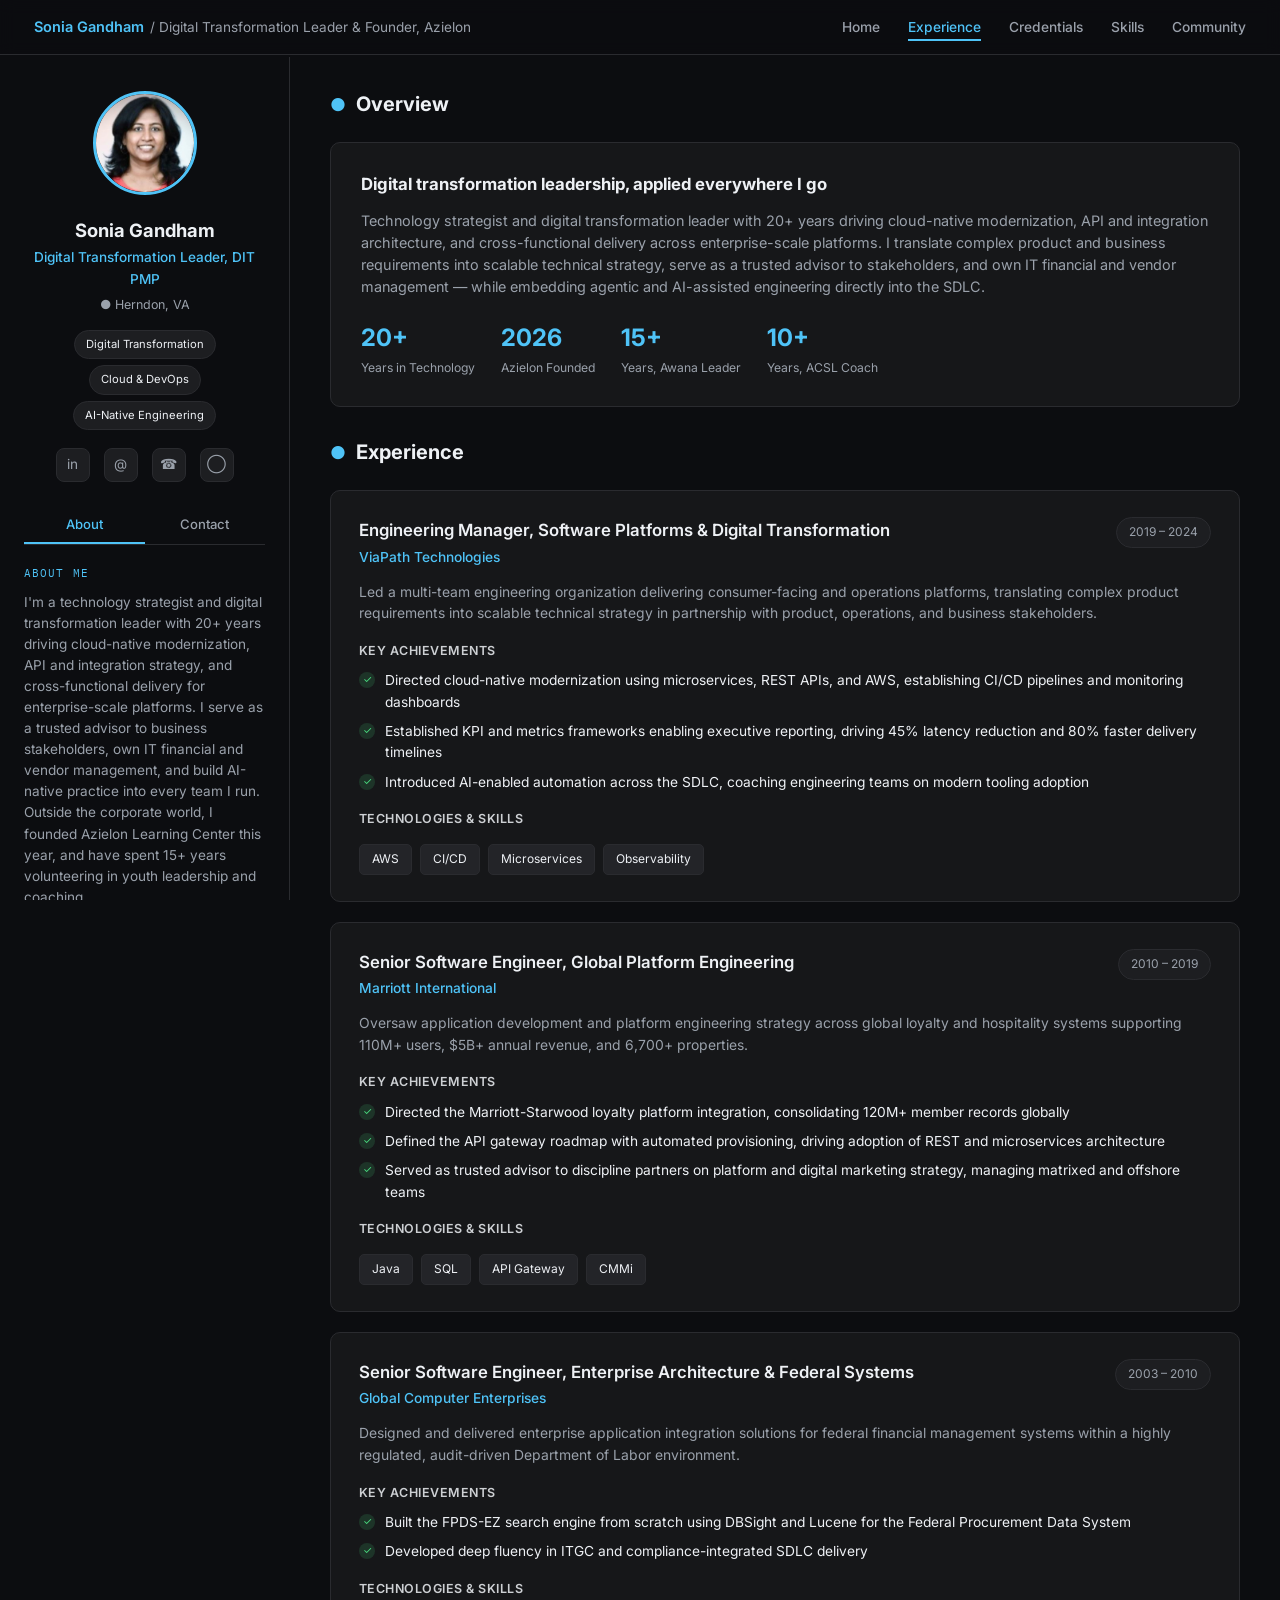
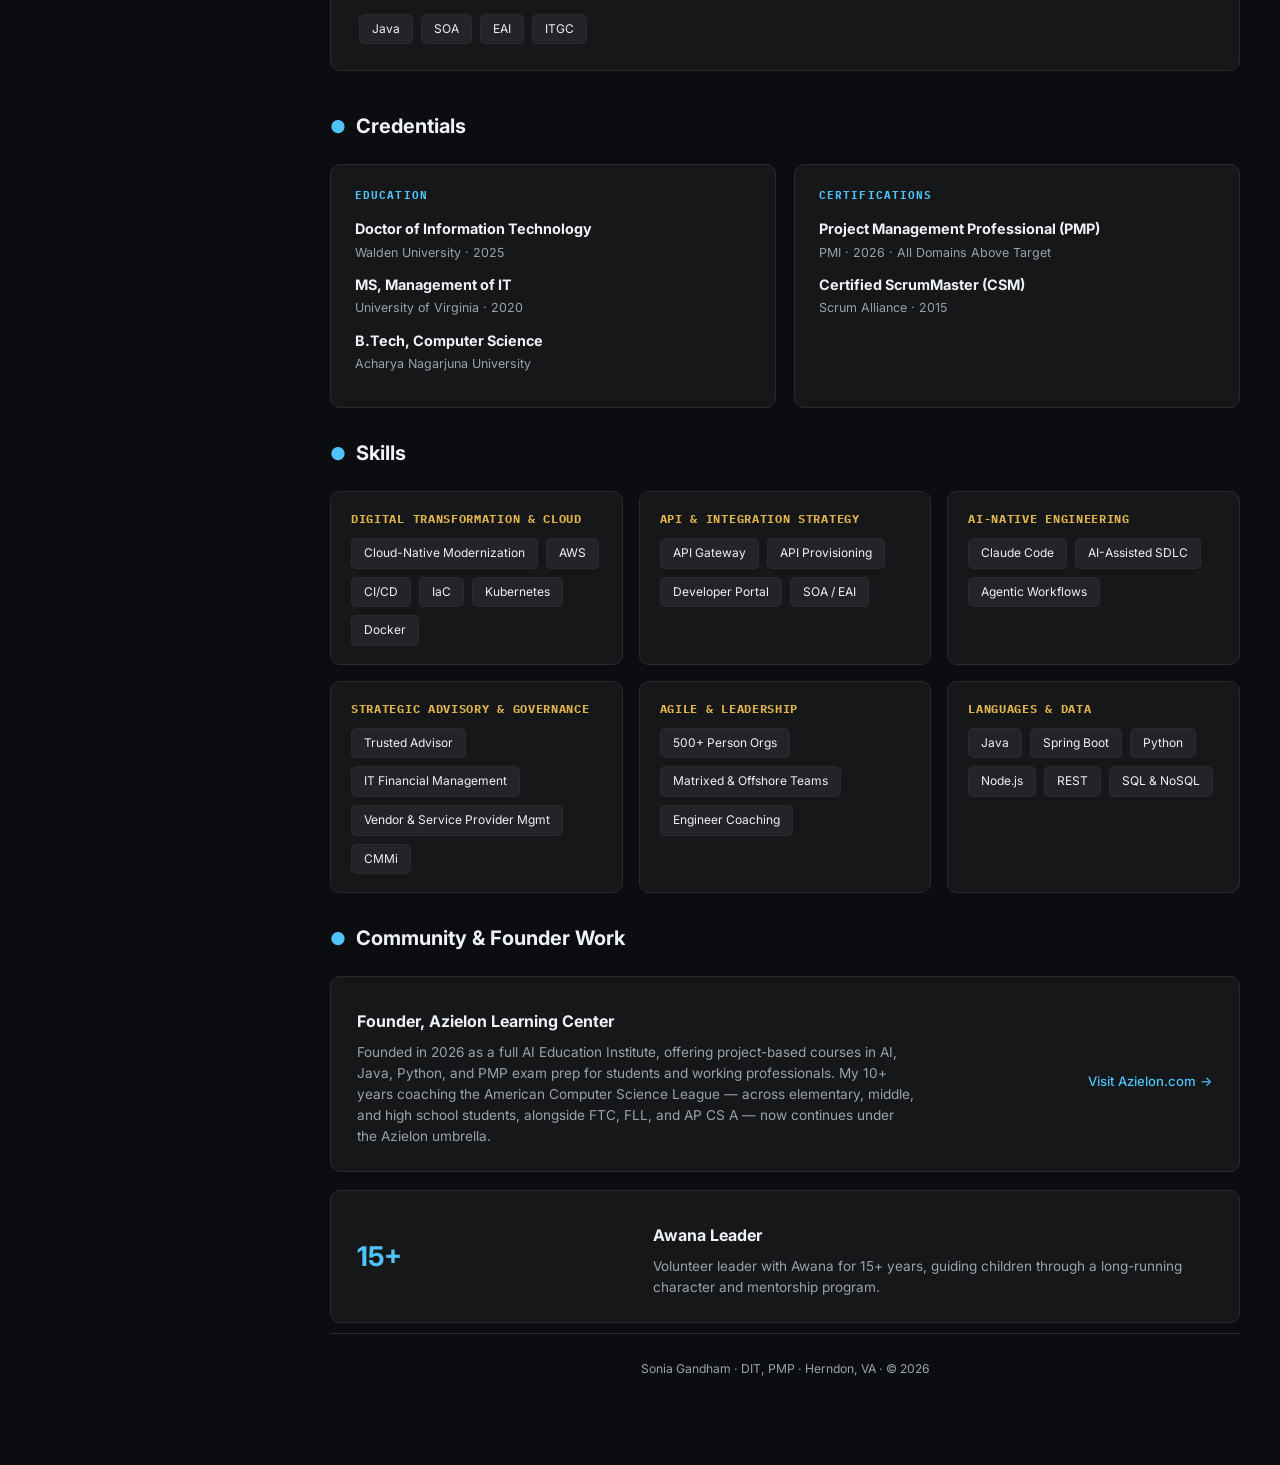
==== commit 665d5470: "Add files via upload Updated the profile page with more details that match with my profile" ====
--- a/index.html
+++ b/index.html
@@ -1,384 +1,445 @@
-<!DOCTYPE html>
-<html lang="en">
-<head>
-  <meta charset="UTF-8">
-  <meta name="viewport" content="width=device-width, initial-scale=1.0">
-  <title>Azielon  — Master AI & Build Real Projects</title>
-  <meta name="description" content="Hands-on AI education for Grades 9–12. Learn by building real-world projects using ChatGPT, Python, Machine Learning, and Generative AI.">
-  
-  <link rel="preconnect" href="[https://fonts.googleapis.com](https://fonts.googleapis.com)">
-  <link rel="preconnect" href="[https://fonts.gstatic.com](https://fonts.gstatic.com)" crossorigin>
-  <link href="[https://fonts.googleapis.com/css2?family=Poppins:wght@400;500;600;700&display=swap](https://fonts.googleapis.com/css2?family=Poppins:wght@400;500;600;700&display=swap)" rel="stylesheet">
-  
-  <link rel="stylesheet" href="[https://cdnjs.cloudflare.com/ajax/libs/font-awesome/6.4.0/css/all.min.css](https://cdnjs.cloudflare.com/ajax/libs/font-awesome/6.4.0/css/all.min.css)">
-  
-  <link rel="stylesheet" href="css/styles.css">
-  <link rel="stylesheet" href="css/animations.css">
-  <link rel="stylesheet" href="css/responsive.css">
-</head>
-<body>
-
-  <header class="glass-nav">
-    <div class="container nav-container">
-      <a href="index.html" class="logo">Azielon<span></span></a>
-      <nav class="nav-links">
-        <a href="index.html" class="active">Home</a>
-        <a href="about.html">About</a>
-        <a href="curriculum.html">Curriculum</a>
-        <a href="bootcamp.html">Bootcamp</a>
-        <a href="testimonials.html">Testimonials</a>
-        <a href="contact.html">Contact</a>
-      </nav>
-      <div class="nav-actions">
-        <button class="theme-toggle" id="theme-toggle" aria-label="Toggle dark mode"><i class="fas fa-moon"></i></button>
-        <a href="bootcamp.html" class="btn btn-primary">Enroll Now</a>
-        <button class="mobile-menu-btn" id="mobile-menu-btn" aria-label="Open navigation menu"><i class="fas fa-bars"></i></button>
-      </div>
-    </div>
-  </header>
-
-  <div class="mobile-nav-drawer" id="mobile-drawer">
-    <div class="mobile-nav-header">
-      <a href="index.html" class="logo">Azielon<span></span></a>
-      <button class="mobile-menu-btn" id="close-menu-btn" aria-label="Close menu"><i class="fas fa-times"></i></button>
-    </div>
-    <div class="mobile-nav-links">
-      <a href="index.html">Home</a>
-      <a href="about.html">About</a>
-      <a href="curriculum.html">Curriculum</a>
-      <a href="bootcamp.html">Bootcamp</a>
-      <a href="testimonials.html">Testimonials</a>
-      <a href="contact.html">Contact</a>
-    </div>
-    <a href="bootcamp.html" class="btn btn-primary">Enroll Now</a>
-  </div>
-
-  <section class="hero">
-    <div class="container hero-grid">
-      <div class="hero-content fade-in">
-        <span class="badge"><i class="fas fa-sparkles"></i> Admissions Open for Fall 2026</span>
-        <h1>The Future Starts With <span>AI</span></h1>
-        <p>Hands-on AI education for Grades 9–12. Learn by building real-world projects using ChatGPT, Python, Machine Learning, and Generative AI.</p>
-        <div class="hero-btns">
-          <a href="bootcamp.html" class="btn btn-primary">Enroll Now <i class="fas fa-arrow-right"></i></a>
-          <a href="curriculum.html" class="btn btn-secondary">View Curriculum</a>
-        </div>
-      </div>
-      <div class="hero-visual slide-up">
-        <div class="hero-card-img floating">
-          <i class="fas fa-brain"></i>
-        </div>
-      </div>
-    </div>
-  </section>
-
-  <section class="stats-section">
-    <div class="container stats-grid">
-      <div class="stat-item scroll-reveal">
-        <h3><span class="counter" data-target="500" data-plus="true">0</span>+</h3>
-        <p>Students</p>
-      </div>
-      <div class="stat-item scroll-reveal">
-        <h3>100%</h3>
-        <p>Project Based</p>
-      </div>
-      <div class="stat-item scroll-reveal">
-        <h3><span class="counter" data-target="10" data-plus="true">0</span>+</h3>
-        <p>Real AI Projects</p>
-      </div>
-      <div class="stat-item scroll-reveal">
-        <h3><span class="counter" data-target="95">0</span>%</h3>
-        <p>Parent Satisfaction</p>
-      </div>
-    </div>
-  </section>
-
-  <section class="features-section">
-    <div class="container">
-      <div class="section-header scroll-reveal">
-        <span class="badge">Why Azielon</span>
-        <h2>Designed for Tomorrow’s Leaders</h2>
-        <p>We bridge the gap between academic theory and real-world technological innovation.</p>
-      </div>
-      <div class="features-grid">
-        <div class="feature-card scroll-reveal">
-          <div class="feature-icon"><i class="fas fa-code"></i></div>
-          <h3>Real AI Skills</h3>
-          <p>Master Python, PyTorch, and API integration through guided hands-on building sessions.</p>
-        </div>
-        <div class="feature-card scroll-reveal">
-          <div class="feature-icon"><i class="fas fa-chalkboard-teacher"></i></div>
-          <h3>Industry Mentors</h3>
-          <p>Learn directly from seasoned AI researchers, engineers, and tech entrepreneurs.</p>
-        </div>
-        <div class="feature-card scroll-reveal">
-          <div class="feature-icon"><i class="fas fa-laptop-code"></i></div>
-          <h3>Portfolio Projects</h3>
-          <p>Graduate with robust applications deployed live on GitHub to impress college admissions officers.</p>
-        </div>
-        <div class="feature-card scroll-reveal">
-          <div class="feature-icon"><i class="fas fa-users"></i></div>
-          <h3>Small Class Sizes</h3>
-          <p>Personalized attention with a strictly capped student-to-mentor ratio of 8:1.</p>
-        </div>
-      </div>
-    </div>
-  </section>
-
-  <section class="programs-section">
-    <div class="container">
-      <div class="section-header scroll-reveal">
-        <span class="badge">Programs</span>
-        <h2>Comprehensive AI Curriculum</h2>
-        <p>Tailored learning tracks designed to take students from beginners to proficient AI builders.</p>
-      </div>
-      <div class="programs-grid">
-        <div class="program-card scroll-reveal">
-          <div>
-            <div class="program-icon"><i class="fas fa-seedling"></i></div>
-            <h3>AI Foundations</h3>
-            <p>Understand neural networks, machine learning principles, and ethical AI usage in modern society.</p>
-          </div>
-          <a href="curriculum.html" class="program-link">Learn More <i class="fas fa-arrow-right"></i></a>
-        </div>
-        <div class="program-card scroll-reveal">
-          <div>
-            <div class="program-icon"><i class="fas fa-robot"></i></div>
-            <h3>Machine Learning</h3>
-            <p>Dive deep into regression, classification models, supervised learning, and scikit-learn libraries.</p>
-          </div>
-          <a href="curriculum.html" class="program-link">Learn More <i class="fas fa-arrow-right"></i></a>
-        </div>
-        <div class="program-card scroll-reveal">
-          <div>
-            <div class="program-icon"><i class="fas fa-terminal"></i></div>
-            <h3>Python Programming</h3>
-            <p>Master the fundamental programming language of data science, algorithms, and artificial intelligence.</p>
-          </div>
-          <a href="curriculum.html" class="program-link">Learn More <i class="fas fa-arrow-right"></i></a>
-        </div>
-        <div class="program-card scroll-reveal">
-          <div>
-            <div class="program-icon"><i class="fas fa-wand-magic-sparkles"></i></div>
-            <h3>Generative AI</h3>
-            <p>Build custom applications powered by Large Language Models, prompt engineering, and vector databases.</p>
-          </div>
-          <a href="curriculum.html" class="program-link">Learn More <i class="fas fa-arrow-right"></i></a>
-        </div>
-        <div class="program-card scroll-reveal">
-          <div>
-            <div class="program-icon"><i class="fas fa-network-wired"></i></div>
-            <h3>AI Agents</h3>
-            <p>Construct autonomous multi-agent workflows capable of performing complex research and tasks.</p>
-          </div>
-          <a href="curriculum.html" class="program-link">Learn More <i class="fas fa-arrow-right"></i></a>
-        </div>
-        <div class="program-card scroll-reveal">
-          <div>
-            <div class="program-icon"><i class="fas fa-comments"></i></div>
-            <h3>Prompt Engineering</h3>
-            <p>Master context windows, system prompts, few-shot learning, and advanced LLM optimization.</p>
-          </div>
-          <a href="curriculum.html" class="program-link">Learn More <i class="fas fa-arrow-right"></i></a>
-        </div>
-      </div>
-    </div>
-  </section>
-
-  <section class="bootcamp-preview">
-    <div class="container">
-      <div class="section-header scroll-reveal">
-        <span class="badge">Intensive</span>
-        <h2>10-Day AI Bootcamp</h2>
-        <p>Our flagship intensive program accelerates student learning through an immersive project-first timeline.</p>
-      </div>
-      <div class="timeline-container scroll-reveal">
-        <div class="timeline-step">
-          <span class="timeline-day">Day 1</span>
-          <h4>AI Fundamentals</h4>
-          <p>Core definitions, history, and real-world impact.</p>
-        </div>
-        <div class="timeline-step">
-          <span class="timeline-day">Day 2</span>
-          <h4>Prompt Engineering</h4>
-          <p>Advanced LLM querying and system design.</p>
-        </div>
-        <div class="timeline-step">
-          <span class="timeline-day">Day 3</span>
-          <h4>Python Basics</h4>
-          <p>Syntax, data structures, and algorithms.</p>
-        </div>
-        <div class="timeline-step">
-          <span class="timeline-day">Day 4</span>
-          <h4>Data Analysis</h4>
-          <p>Pandas, NumPy, and data visualization.</p>
-        </div>
-        <div class="timeline-step">
-          <span class="timeline-day">Day 5</span>
-          <h4>Machine Learning</h4>
-          <p>Training predictive models with scikit-learn.</p>
-        </div>
-        <div class="timeline-step">
-          <span class="timeline-day">Day 6</span>
-          <h4>Computer Vision</h4>
-          <p>Image classification and OpenCV basics.</p>
-        </div>
-        <div class="timeline-step">
-          <span class="timeline-day">Day 7</span>
-          <h4>LLMs</h4>
-          <p>Fine-tuning and API integration.</p>
-        </div>
-        <div class="timeline-step">
-          <span class="timeline-day">Day 8</span>
-          <h4>AI Agents</h4>
-          <p>Building autonomous workflows.</p>
-        </div>
-        <div class="timeline-step">
-          <span class="timeline-day">Day 9</span>
-          <h4>Capstone</h4>
-          <p>Final project development & polishing.</p>
-        </div>
-        <div class="timeline-step">
-          <span class="timeline-day">Day 10</span>
-          <h4>Demo Day</h4>
-          <p>Presenting to industry experts & parents.</p>
-        </div>
-      </div>
-    </div>
-  </section>
-
-  <section class="projects-section">
-    <div class="container">
-      <div class="section-header scroll-reveal">
-        <span class="badge">Student Showcase</span>
-        <h2>Projects Students Build</h2>
-        <p>Every student graduates with production-ready applications featured on their portfolio.</p>
-      </div>
-      <div class="projects-grid">
-        <div class="project-card scroll-reveal">
-          <div class="project-icon"><i class="fas fa-comment-dots"></i></div>
-          <h3>AI Chatbot</h3>
-          <p>Custom conversational agent integrated with external knowledge bases and web search APIs.</p>
-        </div>
-        <div class="project-card scroll-reveal">
-          <div class="project-icon"><i class="fas fa-image"></i></div>
-          <h3>Image Classifier</h3>
-          <p>Deep learning vision model trained to identify biological species and medical scans.</p>
-        </div>
-        <div class="project-card scroll-reveal">
-          <div class="project-icon"><i class="fas fa-film"></i></div>
-          <h3>Recommendation Engine</h3>
-          <p>Personalized content filtering algorithm built using collaborative filtering techniques.</p>
-        </div>
-        <div class="project-card scroll-reveal">
-          <div class="project-icon"><i class="fas fa-microphone"></i></div>
-          <h3>Voice Assistant</h3>
-          <p>Speech-to-text and text-to-speech voice companion powered by OpenAI Whisper.</p>
-        </div>
-        <div class="project-card scroll-reveal">
-          <div class="project-icon"><i class="fas fa-shield-alt"></i></div>
-          <h3>Fraud Detector</h3>
-          <p>Supervised machine learning anomaly detection system for financial transaction logs.</p>
-        </div>
-        <div class="project-card scroll-reveal">
-          <div class="project-icon"><i class="fas fa-chart-line"></i></div>
-          <h3>AI Dashboard</h3>
-          <p>Full-stack web application featuring real-time predictive analytics and data visualization.</p>
-        </div>
-      </div>
-    </div>
-  </section>
-
-  <section class="instructor-section">
-    <div class="container">
-      <div class="section-header scroll-reveal">
-        <span class="badge">Leadership</span>
-        <h2>Meet the Instructor</h2>
-      </div>
-      <div class="instructor-card scroll-reveal">
-        <div class="instructor-img-placeholder">
-          <i class="fas fa-user-graduate"></i>
-        </div>
-        <div class="instructor-content">
-          <h3>Dr. Sonia Raj</h3>
-          <div class="instructor-role">Lead AI Educator & Founder</div>
-          <p class="instructor-bio">Dedicated to empowering the next generation of technologists with rigorous, ethical, and practical computer science education.</p>
-          <div class="credentials-list">
-            <div class="credential-item"><i class="fas fa-check-circle"></i> 25+ years technology leadership</div>
-            <div class="credential-item"><i class="fas fa-check-circle"></i> Doctor of Information Technology</div>
-            <div class="credential-item"><i class="fas fa-check-circle"></i> Project Management Professional</div>
-            <div class="credential-item"><i class="fas fa-check-circle"></i> 10+ years coaching ACSL students</div>
-            <div class="credential-item"><i class="fas fa-check-circle"></i> National AI & Coding educator</div>
-          </div>
-        </div>
-      </div>
-    </div>
-  </section>
-
-  <footer class="footer">
-    <div class="container">
-      <div class="footer-grid">
-        <div class="footer-col">
-          <a href="index.html" class="logo" style="color: #fff; margin-bottom: 1rem; display:inline-block;">Azielon<span></span></a>
-          <p>Empowering high school students to master artificial intelligence and build real-world solutions.</p>
-          <div class="social-icons">
-            <a href="#" aria-label="Github"><i class="fab fa-github"></i></a>
-            <a href="#" aria-label="LinkedIn"><i class="fab fa-linkedin-in"></i></a>
-            <a href="#" aria-label="Twitter"><i class="fab fa-twitter"></i></a>
-          </div>
-        </div>
-        <div class="footer-col">
-          <h4>Quick Links</h4>
-          <ul class="footer-links">
-            <li><a href="about.html">About Us</a></li>
-            <li><a href="curriculum.html">Curriculum</a></li>
-            <li><a href="bootcamp.html">Bootcamp</a></li>
-            <li><a href="testimonials.html">Testimonials</a></li>
-          </ul>
-        </div>
-        <div class="footer-col">
-          <h4>Programs</h4>
-          <ul class="footer-links">
-            <li><a href="curriculum.html">AI Foundations</a></li>
-            <li><a href="curriculum.html">Machine Learning</a></li>
-            <li><a href="curriculum.html">Generative AI</a></li>
-            <li><a href="bootcamp.html">10-Day Bootcamp</a></li>
-          </ul>
-        </div>
-        <div class="footer-col">
-          <h4>Stay Updated</h4>
-          <p>Subscribe to our newsletter for AI tips and student success stories.</p>
-          <div class="newsletter-form">
-            <input type="email" placeholder="Enter your email" aria-label="Email for newsletter">
-            <button class="btn btn-primary" style="padding: 0.75rem 1rem;">Join</button>
-          </div>
-        </div>
-      </div>
-      <div class="footer-bottom">
-        <p>&copy; 2026 Azielon . All rights reserved.</p>
-        <p>Designed for the future.</p>
-      </div>
-    </div>
-  </footer>
-
-  <button class="back-to-top" id="back-to-top" aria-label="Back to top"><i class="fas fa-arrow-up"></i></button>
-  <button class="chat-widget-btn" id="chat-widget-btn" aria-label="Open live chat"><i class="fas fa-comment-dots"></i></button>
-
-  <div class="chat-modal" id="chat-modal">
-    <div class="chat-header">
-      <span>Azielon AI Advisor</span>
-      <button id="close-chat" aria-label="Close chat"><i class="fas fa-times"></i></button>
-    </div>
-    <div class="chat-body" id="chat-body">
-      <div class="chat-msg bot">Hi there! Have questions about our AI bootcamps or curriculum for Grades 9–12? Ask away!</div>
-    </div>
-    <div class="chat-footer">
-      <input type="text" id="chat-input" placeholder="Type a message..." aria-label="Chat message">
-      <button id="chat-send">Send</button>
-    </div>
-  </div>
-
-  <script src="js/main.js"></script>
-  <script src="js/animations.js"></script>
-</body>
-</html>+<!DOCTYPE html>
+<html lang="en">
+<head>
+<meta charset="UTF-8" />
+<meta name="viewport" content="width=device-width, initial-scale=1.0" />
+<title>Sonia Gandham — Digital Transformation Leader &amp; Founder, Azielon</title>
+<link rel="preconnect" href="https://fonts.googleapis.com">
+<link rel="preconnect" href="https://fonts.gstatic.com" crossorigin>
+<link href="https://fonts.googleapis.com/css2?family=Inter:wght@400;500;600;700&family=IBM+Plex+Mono:wght@400;500&display=swap" rel="stylesheet">
+<style>
+  :root{
+    --bg:#0c0d10;
+    --panel:#161719;
+    --panel-2:#1d1e21;
+    --border:#2a2b2f;
+    --accent:#4fc3f7;
+    --accent-dim:#3a9bc4;
+    --gold:#e0b34d;
+    --green:#4ade80;
+    --ink:#eef1f5;
+    --muted:#9aa1ab;
+    --tag-bg:#232428;
+  }
+  *{box-sizing:border-box; margin:0; padding:0;}
+  body{
+    font-family:'Inter', sans-serif;
+    background:var(--bg); color:var(--ink);
+    font-size:14.5px; line-height:1.55;
+  }
+  a{ color:inherit; text-decoration:none; }
+  ul{ list-style:none; }
+
+  /* TOP NAV */
+  .topnav{
+    position:sticky; top:0; z-index:50;
+    background:rgba(12,13,16,0.92); backdrop-filter:blur(8px);
+    border-bottom:1px solid var(--border);
+    display:flex; align-items:center; justify-content:space-between;
+    padding:16px 34px;
+  }
+  .brand-line b{ color:var(--accent); font-weight:600; }
+  .brand-line .role{ color:var(--muted); font-size:0.85rem; margin-left:6px; }
+  .topnav nav ul{ display:flex; gap:28px; }
+  .topnav nav ul li a{
+    font-size:0.86rem; color:var(--muted); font-weight:500; padding-bottom:4px; border-bottom:2px solid transparent;
+    transition:color 0.2s ease, border-color 0.2s ease;
+  }
+  .topnav nav ul li a:hover, .topnav nav ul li a.active{ color:var(--accent); border-color:var(--accent); }
+
+  /* LAYOUT */
+  .layout{ display:flex; max-width:1280px; margin:0 auto; align-items:flex-start; }
+  .sidebar{
+    width:290px; flex-shrink:0; padding:34px 24px; position:sticky; top:57px;
+    height:calc(100vh - 57px); overflow-y:auto; border-right:1px solid var(--border);
+  }
+  .side-photo{ text-align:center; }
+  .side-photo img{
+    width:104px; height:104px; border-radius:50%; object-fit:cover; border:3px solid var(--accent);
+  }
+  .side-name{ text-align:center; margin-top:14px; }
+  .side-name h2{ font-size:1.15rem; font-weight:700; }
+  .side-name .role{ color:var(--accent); font-size:0.85rem; margin-top:3px; font-weight:500; }
+  .side-name .loc{ color:var(--muted); font-size:0.78rem; margin-top:5px; }
+
+  .badge-row{ display:flex; flex-wrap:wrap; gap:6px; justify-content:center; margin-top:16px; }
+  .badge{
+    font-size:0.7rem; background:var(--panel-2); border:1px solid var(--border); color:var(--ink);
+    padding:5px 11px; border-radius:20px;
+  }
+
+  .social-row{ display:flex; justify-content:center; gap:14px; margin-top:18px; }
+  .social-row a{
+    width:34px; height:34px; border-radius:8px; background:var(--panel-2); border:1px solid var(--border);
+    display:flex; align-items:center; justify-content:center; font-size:0.85rem; color:var(--muted);
+    transition:color 0.2s ease, border-color 0.2s ease;
+  }
+  .social-row a:hover{ color:var(--accent); border-color:var(--accent); }
+
+  .side-tabs{ display:flex; margin-top:24px; border-bottom:1px solid var(--border); }
+  .side-tabs button{
+    flex:1; background:none; border:none; color:var(--muted); font-family:'Inter',sans-serif;
+    font-size:0.82rem; font-weight:500; padding:10px 0; cursor:pointer; border-bottom:2px solid transparent;
+  }
+  .side-tabs button.active{ color:var(--accent); border-color:var(--accent); }
+
+  .tab-panel{ display:none; padding-top:20px; }
+  .tab-panel.active{ display:block; }
+  .tab-h{
+    font-family:'IBM Plex Mono', monospace; font-size:0.68rem; letter-spacing:0.1em; text-transform:uppercase;
+    color:var(--accent); margin-bottom:10px;
+  }
+  .tab-panel p{ color:var(--muted); font-size:0.85rem; margin-bottom:16px; }
+  .focus-list li{
+    font-size:0.83rem; color:var(--ink); margin-bottom:9px; padding-left:16px; position:relative;
+  }
+  .focus-list li::before{ content:'—'; position:absolute; left:0; color:var(--accent); }
+
+  .impact-bar{ margin-bottom:14px; }
+  .impact-bar .lbl{ display:flex; justify-content:space-between; font-size:0.78rem; margin-bottom:5px; }
+  .impact-bar .lbl span:last-child{ color:var(--muted); }
+  .bar-track{ height:5px; background:var(--panel-2); border-radius:3px; overflow:hidden; }
+  .bar-fill{ height:100%; background:linear-gradient(90deg, var(--accent-dim), var(--accent)); }
+
+  .contact-list li{
+    display:flex; align-items:center; gap:10px; font-size:0.83rem; color:var(--ink); margin-bottom:12px;
+  }
+  .contact-list .ic{ color:var(--accent); font-family:'IBM Plex Mono', monospace; font-size:0.75rem; width:18px; }
+
+  /* MAIN */
+  .main{ flex:1; padding:34px 40px 60px; min-width:0; }
+  .sec-head{ display:flex; align-items:center; gap:10px; margin-bottom:22px; }
+  .sec-head .ic{ color:var(--accent); font-size:1.1rem; }
+  .sec-head h2{ font-size:1.25rem; font-weight:700; }
+  section{ padding-top:20px; margin-bottom:10px; }
+  section:first-of-type{ padding-top:0; }
+
+  /* HOME / INTRO */
+  #home .intro-card{
+    background:var(--panel); border:1px solid var(--border); border-radius:10px; padding:28px 30px;
+  }
+  #home .intro-card h3{ font-size:1.05rem; margin-bottom:12px; }
+  #home .intro-card p{ color:var(--muted); font-size:0.9rem; }
+  #home .stat-row{ display:flex; gap:26px; margin-top:20px; flex-wrap:wrap; }
+  #home .stat b{ display:block; font-size:1.5rem; color:var(--accent); }
+  #home .stat span{ font-size:0.76rem; color:var(--muted); }
+
+  /* EXPERIENCE CARDS */
+  .exp-card{
+    background:var(--panel); border:1px solid var(--border); border-radius:10px; padding:26px 28px; margin-bottom:20px;
+  }
+  .exp-top{ display:flex; justify-content:space-between; align-items:flex-start; gap:14px; flex-wrap:wrap; }
+  .exp-top h3{ font-size:1.05rem; font-weight:600; }
+  .exp-org{ color:var(--accent); font-size:0.86rem; margin-top:3px; font-weight:500; }
+  .exp-date{
+    background:var(--panel-2); border:1px solid var(--border); color:var(--muted);
+    font-size:0.75rem; padding:5px 12px; border-radius:20px; white-space:nowrap;
+  }
+  .exp-desc{ color:var(--muted); font-size:0.87rem; margin:14px 0 16px; }
+  .exp-sub{ font-size:0.78rem; color:var(--ink); font-weight:600; margin-bottom:10px; text-transform:uppercase; letter-spacing:0.04em; opacity:0.85; }
+  .ach-list li{ display:flex; gap:10px; font-size:0.86rem; color:var(--ink); margin-bottom:8px; align-items:flex-start; }
+  .ach-list .check{
+    width:16px; height:16px; border-radius:50%; background:rgba(74,222,128,0.15); color:var(--green);
+    display:flex; align-items:center; justify-content:center; font-size:0.65rem; flex-shrink:0; margin-top:2px;
+  }
+  .tag-row{ display:flex; flex-wrap:wrap; gap:8px; margin-top:16px; }
+  .tag{ background:var(--tag-bg); border:1px solid var(--border); color:var(--ink); font-size:0.75rem; padding:5px 12px; border-radius:5px; }
+
+  /* CREDENTIALS */
+  .cred-grid{ display:grid; grid-template-columns:1fr 1fr; gap:18px; }
+  .cred-card{ background:var(--panel); border:1px solid var(--border); border-radius:10px; padding:22px 24px; }
+  .cred-card h4{ font-size:0.68rem; letter-spacing:0.1em; text-transform:uppercase; color:var(--accent); font-family:'IBM Plex Mono',monospace; margin-bottom:14px; }
+  .cred-card .item{ margin-bottom:12px; }
+  .cred-card .item b{ display:block; font-size:0.9rem; }
+  .cred-card .item span{ display:block; font-size:0.78rem; color:var(--muted); margin-top:2px; }
+
+  /* SKILLS FULL GRID */
+  .skills-grid{ display:grid; grid-template-columns:repeat(3, 1fr); gap:16px; }
+  .skill-card{ background:var(--panel); border:1px solid var(--border); border-radius:10px; padding:18px 20px; }
+  .skill-card h4{ font-size:0.72rem; letter-spacing:0.06em; text-transform:uppercase; color:var(--gold); margin-bottom:10px; font-family:'IBM Plex Mono',monospace; }
+  .skill-card .tag-row{ margin-top:0; }
+
+  /* PROJECTS / COMMUNITY */
+  .proj-grid{ display:grid; grid-template-columns:1fr 1fr; gap:18px; }
+  .proj-card{
+    background:var(--panel); border:1px solid var(--border); border-radius:10px; padding:24px 26px;
+    display:flex; flex-direction:column;
+  }
+  .proj-card .num{ font-size:1.7rem; color:var(--accent); font-weight:700; }
+  .proj-card h4{ font-size:1rem; margin:8px 0 8px; }
+  .proj-card p{ color:var(--muted); font-size:0.85rem; flex:1; }
+  .proj-card a.link{ color:var(--accent); font-size:0.82rem; margin-top:14px; font-weight:500; }
+  .proj-card.wide{ grid-column:1 / -1; flex-direction:row; align-items:center; justify-content:space-between; gap:24px; flex-wrap:wrap; }
+  .proj-card.wide p{ max-width:560px; }
+
+  footer{ text-align:center; padding:26px 0; color:var(--muted); font-size:0.76rem; border-top:1px solid var(--border); }
+
+  @media (max-width:960px){
+    .layout{ flex-direction:column; }
+    .sidebar{ position:static; width:100%; height:auto; border-right:none; border-bottom:1px solid var(--border); }
+    .topnav nav ul{ display:none; }
+    .skills-grid, .cred-grid, .proj-grid{ grid-template-columns:1fr; }
+    .proj-card.wide{ flex-direction:column; align-items:flex-start; }
+    .main{ padding:28px 22px; }
+  }
+</style>
+</head>
+<body>
+
+<div class="topnav">
+  <div class="brand-line"><b>Sonia Gandham</b><span class="role">/ Digital Transformation Leader &amp; Founder, Azielon</span></div>
+  <nav>
+    <ul>
+      <li><a href="#home" class="nav-link active">Home</a></li>
+      <li><a href="#experience" class="nav-link">Experience</a></li>
+      <li><a href="#credentials" class="nav-link">Credentials</a></li>
+      <li><a href="#skills" class="nav-link">Skills</a></li>
+      <li><a href="#community" class="nav-link">Community</a></li>
+    </ul>
+  </nav>
+</div>
+
+<div class="layout">
+
+  <!-- SIDEBAR -->
+  <aside class="sidebar">
+    <div class="side-photo">
+      <img src="[data-uri]" alt="Sonia Gandham" />
+    </div>
+    <div class="side-name">
+      <h2>Sonia Gandham</h2>
+      <div class="role">Digital Transformation Leader, DIT PMP</div>
+      <div class="loc">&#9679; Herndon, VA</div>
+    </div>
+
+    <div class="badge-row">
+      <span class="badge">Digital Transformation</span>
+      <span class="badge">Cloud &amp; DevOps</span>
+      <span class="badge">AI-Native Engineering</span>
+    </div>
+
+    <div class="social-row">
+      <a href="https://linkedin.com/in/sonia-gandham" target="_blank" title="LinkedIn">in</a>
+      <a href="mailto:gsoniaraj@yahoo.com" title="Email">@</a>
+      <a href="tel:5712286259" title="Phone">&#9742;</a>
+      <a href="https://azielon.com" target="_blank" title="Azielon">&#9711;</a>
+    </div>
+
+    <div class="side-tabs">
+      <button class="tab-btn active" data-tab="about">About</button>
+      <button class="tab-btn" data-tab="contact">Contact</button>
+    </div>
+
+    <div class="tab-panel active" id="about-panel">
+      <div class="tab-h">About Me</div>
+      <p>I'm a technology strategist and digital transformation leader with 20+ years driving cloud-native modernization, API and integration strategy, and cross-functional delivery for enterprise-scale platforms. I serve as a trusted advisor to business stakeholders, own IT financial and vendor management, and build AI-native practice into every team I run. Outside the corporate world, I founded Azielon Learning Center this year, and have spent 15+ years volunteering in youth leadership and coaching.</p>
+      <div class="tab-h">Professional Focus</div>
+      <ul class="focus-list">
+        <li>Digital transformation &amp; cloud-native modernization strategy</li>
+        <li>Leading matrixed, cross-functional engineering organizations</li>
+        <li>Founding and growing Azielon into an AI Education Institute</li>
+      </ul>
+      <div class="tab-h" style="margin-top:20px;">Community Impact</div>
+      <div class="impact-bar">
+        <div class="lbl"><span>Awana Leader</span><span>15+ yrs</span></div>
+        <div class="bar-track"><div class="bar-fill" style="width:90%;"></div></div>
+      </div>
+      <div class="impact-bar">
+        <div class="lbl"><span>ACSL Coach</span><span>10+ yrs</span></div>
+        <div class="bar-track"><div class="bar-fill" style="width:65%;"></div></div>
+      </div>
+    </div>
+
+    <div class="tab-panel" id="contact-panel">
+      <div class="tab-h">Get In Touch</div>
+      <ul class="contact-list">
+        <li><span class="ic">&#9679;</span> Herndon, VA</li>
+        <li><span class="ic">&#9679;</span> 571-228-6259</li>
+        <li><span class="ic">&#9679;</span> gsoniaraj@yahoo.com</li>
+        <li><span class="ic">&#9679;</span> <a href="https://linkedin.com/in/sonia-gandham" target="_blank">linkedin.com/in/sonia-gandham</a></li>
+        <li><span class="ic">&#9679;</span> <a href="https://azielon.com" target="_blank">azielon.com</a></li>
+      </ul>
+    </div>
+  </aside>
+
+  <!-- MAIN -->
+  <main class="main">
+
+    <section id="home">
+      <div class="sec-head"><span class="ic">&#9679;</span><h2>Overview</h2></div>
+      <div class="intro-card">
+        <h3>Digital transformation leadership, applied everywhere I go</h3>
+        <p>Technology strategist and digital transformation leader with 20+ years driving cloud-native modernization, API and integration architecture, and cross-functional delivery across enterprise-scale platforms. I translate complex product and business requirements into scalable technical strategy, serve as a trusted advisor to stakeholders, and own IT financial and vendor management — while embedding agentic and AI-assisted engineering directly into the SDLC.</p>
+        <div class="stat-row">
+          <div class="stat"><b>20+</b><span>Years in Technology</span></div>
+          <div class="stat"><b>2026</b><span>Azielon Founded</span></div>
+          <div class="stat"><b>15+</b><span>Years, Awana Leader</span></div>
+          <div class="stat"><b>10+</b><span>Years, ACSL Coach</span></div>
+        </div>
+      </div>
+    </section>
+
+    <section id="experience">
+      <div class="sec-head"><span class="ic">&#9679;</span><h2>Experience</h2></div>
+
+      <div class="exp-card">
+        <div class="exp-top">
+          <div>
+            <h3>Engineering Manager, Software Platforms &amp; Digital Transformation</h3>
+            <div class="exp-org">ViaPath Technologies</div>
+          </div>
+          <div class="exp-date">2019 – 2024</div>
+        </div>
+        <div class="exp-desc">Led a multi-team engineering organization delivering consumer-facing and operations platforms, translating complex product requirements into scalable technical strategy in partnership with product, operations, and business stakeholders.</div>
+        <div class="exp-sub">Key Achievements</div>
+        <ul class="ach-list">
+          <li><span class="check">&#10003;</span> Directed cloud-native modernization using microservices, REST APIs, and AWS, establishing CI/CD pipelines and monitoring dashboards</li>
+          <li><span class="check">&#10003;</span> Established KPI and metrics frameworks enabling executive reporting, driving 45% latency reduction and 80% faster delivery timelines</li>
+          <li><span class="check">&#10003;</span> Introduced AI-enabled automation across the SDLC, coaching engineering teams on modern tooling adoption</li>
+        </ul>
+        <div class="exp-sub" style="margin-top:16px;">Technologies &amp; Skills</div>
+        <div class="tag-row">
+          <span class="tag">AWS</span><span class="tag">CI/CD</span><span class="tag">Microservices</span><span class="tag">Observability</span>
+        </div>
+      </div>
+
+      <div class="exp-card">
+        <div class="exp-top">
+          <div>
+            <h3>Senior Software Engineer, Global Platform Engineering</h3>
+            <div class="exp-org">Marriott International</div>
+          </div>
+          <div class="exp-date">2010 – 2019</div>
+        </div>
+        <div class="exp-desc">Oversaw application development and platform engineering strategy across global loyalty and hospitality systems supporting 110M+ users, $5B+ annual revenue, and 6,700+ properties.</div>
+        <div class="exp-sub">Key Achievements</div>
+        <ul class="ach-list">
+          <li><span class="check">&#10003;</span> Directed the Marriott-Starwood loyalty platform integration, consolidating 120M+ member records globally</li>
+          <li><span class="check">&#10003;</span> Defined the API gateway roadmap with automated provisioning, driving adoption of REST and microservices architecture</li>
+          <li><span class="check">&#10003;</span> Served as trusted advisor to discipline partners on platform and digital marketing strategy, managing matrixed and offshore teams</li>
+        </ul>
+        <div class="exp-sub" style="margin-top:16px;">Technologies &amp; Skills</div>
+        <div class="tag-row">
+          <span class="tag">Java</span><span class="tag">SQL</span><span class="tag">API Gateway</span><span class="tag">CMMi</span>
+        </div>
+      </div>
+
+      <div class="exp-card">
+        <div class="exp-top">
+          <div>
+            <h3>Senior Software Engineer, Enterprise Architecture &amp; Federal Systems</h3>
+            <div class="exp-org">Global Computer Enterprises</div>
+          </div>
+          <div class="exp-date">2003 – 2010</div>
+        </div>
+        <div class="exp-desc">Designed and delivered enterprise application integration solutions for federal financial management systems within a highly regulated, audit-driven Department of Labor environment.</div>
+        <div class="exp-sub">Key Achievements</div>
+        <ul class="ach-list">
+          <li><span class="check">&#10003;</span> Built the FPDS-EZ search engine from scratch using DBSight and Lucene for the Federal Procurement Data System</li>
+          <li><span class="check">&#10003;</span> Developed deep fluency in ITGC and compliance-integrated SDLC delivery</li>
+        </ul>
+        <div class="exp-sub" style="margin-top:16px;">Technologies &amp; Skills</div>
+        <div class="tag-row">
+          <span class="tag">Java</span><span class="tag">SOA</span><span class="tag">EAI</span><span class="tag">ITGC</span>
+        </div>
+      </div>
+    </section>
+
+    <section id="credentials">
+      <div class="sec-head"><span class="ic">&#9679;</span><h2>Credentials</h2></div>
+      <div class="cred-grid">
+        <div class="cred-card">
+          <h4>Education</h4>
+          <div class="item"><b>Doctor of Information Technology</b><span>Walden University &middot; 2025</span></div>
+          <div class="item"><b>MS, Management of IT</b><span>University of Virginia &middot; 2020</span></div>
+          <div class="item"><b>B.Tech, Computer Science</b><span>Acharya Nagarjuna University</span></div>
+        </div>
+        <div class="cred-card">
+          <h4>Certifications</h4>
+          <div class="item"><b>Project Management Professional (PMP)</b><span>PMI &middot; 2026 &middot; All Domains Above Target</span></div>
+          <div class="item"><b>Certified ScrumMaster (CSM)</b><span>Scrum Alliance &middot; 2015</span></div>
+        </div>
+      </div>
+    </section>
+
+    <section id="skills">
+      <div class="sec-head"><span class="ic">&#9679;</span><h2>Skills</h2></div>
+      <div class="skills-grid">
+        <div class="skill-card">
+          <h4>Digital Transformation &amp; Cloud</h4>
+          <div class="tag-row"><span class="tag">Cloud-Native Modernization</span><span class="tag">AWS</span><span class="tag">CI/CD</span><span class="tag">IaC</span><span class="tag">Kubernetes</span><span class="tag">Docker</span></div>
+        </div>
+        <div class="skill-card">
+          <h4>API &amp; Integration Strategy</h4>
+          <div class="tag-row"><span class="tag">API Gateway</span><span class="tag">API Provisioning</span><span class="tag">Developer Portal</span><span class="tag">SOA / EAI</span></div>
+        </div>
+        <div class="skill-card">
+          <h4>AI-Native Engineering</h4>
+          <div class="tag-row"><span class="tag">Claude Code</span><span class="tag">AI-Assisted SDLC</span><span class="tag">Agentic Workflows</span></div>
+        </div>
+        <div class="skill-card">
+          <h4>Strategic Advisory &amp; Governance</h4>
+          <div class="tag-row"><span class="tag">Trusted Advisor</span><span class="tag">IT Financial Management</span><span class="tag">Vendor &amp; Service Provider Mgmt</span><span class="tag">CMMi</span></div>
+        </div>
+        <div class="skill-card">
+          <h4>Agile &amp; Leadership</h4>
+          <div class="tag-row"><span class="tag">500+ Person Orgs</span><span class="tag">Matrixed &amp; Offshore Teams</span><span class="tag">Engineer Coaching</span></div>
+        </div>
+        <div class="skill-card">
+          <h4>Languages &amp; Data</h4>
+          <div class="tag-row"><span class="tag">Java</span><span class="tag">Spring Boot</span><span class="tag">Python</span><span class="tag">Node.js</span><span class="tag">REST</span><span class="tag">SQL &amp; NoSQL</span></div>
+        </div>
+      </div>
+    </section>
+
+    <section id="community">
+      <div class="sec-head"><span class="ic">&#9679;</span><h2>Community &amp; Founder Work</h2></div>
+      <div class="proj-grid">
+        <div class="proj-card wide">
+          <div>
+            <h4>Founder, Azielon Learning Center</h4>
+            <p>Founded in 2026 as a full AI Education Institute, offering project-based courses in AI, Java, Python, and PMP exam prep for students and working professionals. My 10+ years coaching the American Computer Science League — across elementary, middle, and high school students, alongside FTC, FLL, and AP CS A — now continues under the Azielon umbrella.</p>
+          </div>
+          <a href="https://azielon.com" target="_blank" class="link">Visit Azielon.com &rarr;</a>
+        </div>
+        <div class="proj-card wide">
+          <div class="num">15+</div>
+          <div>
+            <h4>Awana Leader</h4>
+            <p>Volunteer leader with Awana for 15+ years, guiding children through a long-running character and mentorship program.</p>
+          </div>
+        </div>
+      </div>
+    </section>
+
+    <footer>Sonia Gandham &middot; DIT, PMP &middot; Herndon, VA &middot; &copy; 2026</footer>
+  </main>
+</div>
+
+<script>
+  // Sidebar tab switching
+  document.querySelectorAll('.tab-btn').forEach(btn=>{
+    btn.addEventListener('click', ()=>{
+      document.querySelectorAll('.tab-btn').forEach(b=>b.classList.remove('active'));
+      document.querySelectorAll('.tab-panel').forEach(p=>p.classList.remove('active'));
+      btn.classList.add('active');
+      document.getElementById(btn.dataset.tab + '-panel').classList.add('active');
+    });
+  });
+
+  // Top nav active state on scroll
+  const navLinks = document.querySelectorAll('.nav-link');
+  const sections = Array.from(navLinks).map(l=>document.querySelector(l.getAttribute('href')));
+  const navIo = new IntersectionObserver((entries)=>{
+    entries.forEach(e=>{
+      if(e.isIntersecting){
+        const id = '#' + e.target.id;
+        navLinks.forEach(l=>l.classList.toggle('active', l.getAttribute('href') === id));
+      }
+    });
+  }, {rootMargin:'-40% 0px -50% 0px'});
+  sections.forEach(s=>{ if(s) navIo.observe(s); });
+</script>
+
+</body>
+</html>
